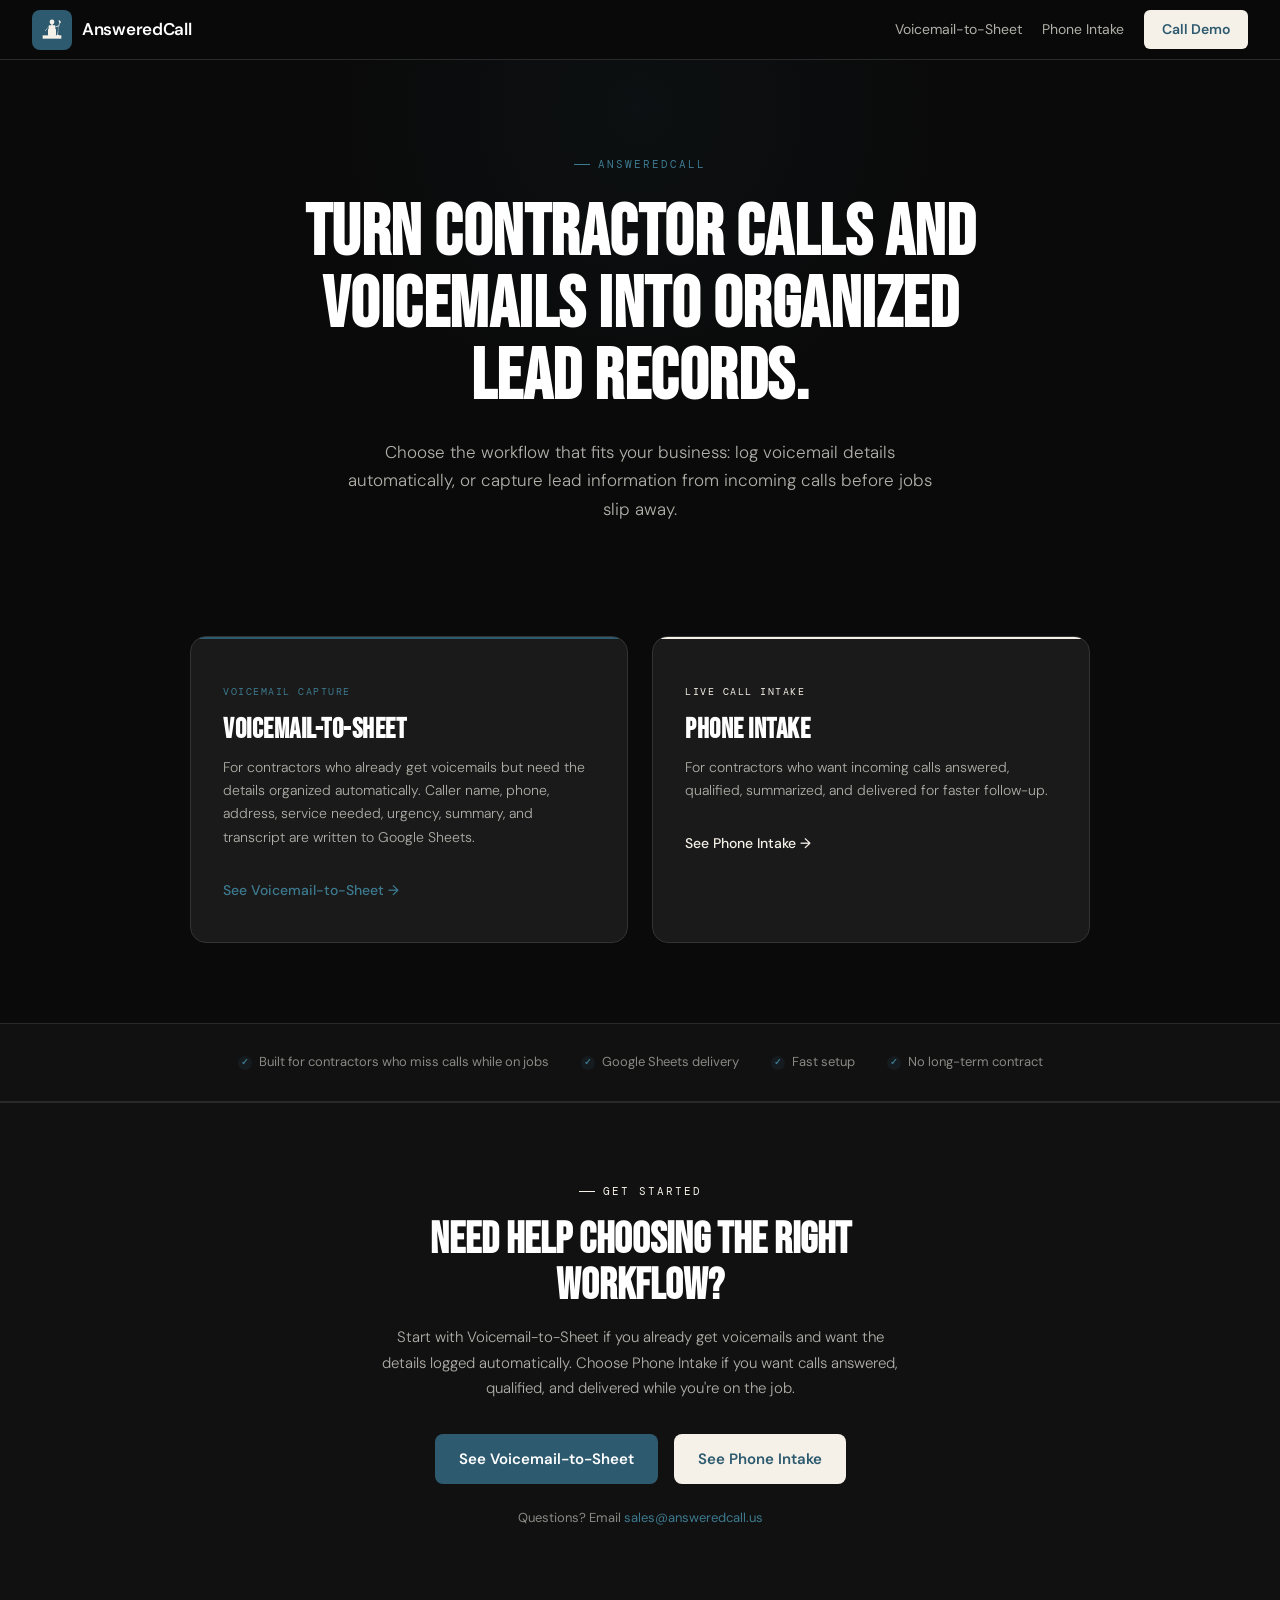
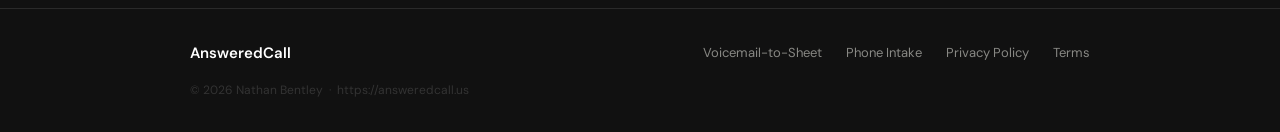
==== index.html @ 08265262 "Redesign: Teal and cream theme with new silhouette logo" ====
<!DOCTYPE html>
<html lang="en">
<head>
<meta charset="UTF-8">
<meta name="viewport" content="width=device-width, initial-scale=1.0">
<meta name="description" content="AnsweredCall captures contractor calls and voicemails as organized lead records. Choose Voicemail-to-Sheet or Phone Intake." />
<meta property="og:type" content="website" />
<meta property="og:title" content="AnsweredCall | Contractor Call and Voicemail Lead Capture" />
<meta property="og:description" content="Turn contractor calls and voicemails into organized lead records. Two products: Voicemail-to-Sheet and Phone Intake." />
<meta property="og:url" content="https://answeredcall.us" />
<meta name="twitter:card" content="summary" />
<meta name="twitter:title" content="AnsweredCall | Contractor Call and Voicemail Lead Capture" />
<meta name="twitter:description" content="Turn contractor calls and voicemails into organized lead records." />
<title>AnsweredCall | Contractor Call and Voicemail Lead Capture</title>
<link rel="preconnect" href="https://fonts.googleapis.com">
<link rel="preconnect" href="https://fonts.gstatic.com" crossorigin>
<link href="https://fonts.googleapis.com/css2?family=Bebas+Neue&family=DM+Sans:wght@300;400;500;600&family=DM+Mono:wght@400;500&display=swap" rel="stylesheet">
<link rel="icon" type="image/png" href="favicon.png" />
<style>
  *, *::before, *::after { box-sizing: border-box; margin: 0; padding: 0; }

  :root {
    --black: #0a0a0a;
    --off-black: #111111;
    --dark: #1a1a1a;
    --border: #2a2a2a;
    --border-light: #333333;
    --teal: #2d5a6f;
    --teal-light: #3d7a8f;
    --cream: #f5f1e8;
    --cream-dark: #e8dcc8;
    --white: #ffffff;
    --muted: #888884;
    --muted-light: #aaa9a4;
    --text: #e8e7e3;
    --text-secondary: #b0afa9;
  }

  html { scroll-behavior: smooth; }
  body { font-family: 'DM Sans', sans-serif; background: var(--black); color: var(--text); line-height: 1.6; -webkit-font-smoothing: antialiased; }

  /* NAV */
  nav {
    position: sticky; top: 0; z-index: 100;
    background: rgba(10,10,10,0.92);
    backdrop-filter: blur(12px);
    border-bottom: 1px solid var(--border);
    padding: 0 2rem; height: 60px;
    display: flex; align-items: center; justify-content: space-between;
  }

  .nav-brand { display: flex; align-items: center; gap: 10px; text-decoration: none; }
  .nav-logo { width: 40px; height: 40px; background: var(--teal); border-radius: 8px; display: flex; align-items: center; justify-content: center; padding: 4px; }
  .nav-logo svg { width: 18px; height: 18px; fill: white; }
  .nav-brand-name { font-weight: 600; font-size: 17px; color: var(--white); letter-spacing: -0.3px; }

  .nav-right { display: flex; align-items: center; gap: 1.25rem; }
  .nav-link { font-size: 14px; color: var(--text-secondary); text-decoration: none; transition: color 0.15s; white-space: nowrap; }
  .nav-link:hover { color: var(--white); }
  .nav-cta { background: var(--cream); color: var(--teal); text-decoration: none; font-size: 14px; font-weight: 600; padding: 8px 18px; border-radius: 6px; transition: background 0.15s; white-space: nowrap; }
  .nav-cta:hover { background: var(--cream-dark); }

  /* HERO */
  .hero { padding: 6rem 2rem 4rem; text-align: center; position: relative; overflow: hidden; }
  .hero::before { content: ''; position: absolute; top: -200px; left: 50%; transform: translateX(-50%); width: 700px; height: 500px; background: radial-gradient(circle, rgba(45,90,111,0.08) 0%, transparent 70%); pointer-events: none; }
  .hero-inner { max-width: 720px; margin: 0 auto; position: relative; }

  .hero-eyebrow { font-family: 'DM Mono', monospace; font-size: 11px; letter-spacing: 2px; text-transform: uppercase; color: var(--teal-light); margin-bottom: 1.5rem; display: flex; align-items: center; justify-content: center; gap: 8px; }
  .hero-eyebrow::before { content: ''; display: inline-block; width: 16px; height: 1px; background: var(--teal-light); }

  h1 { font-family: 'Bebas Neue', sans-serif; font-size: clamp(42px, 6vw, 72px); line-height: 1; letter-spacing: 0.5px; color: var(--white); margin-bottom: 1.5rem; }

  .hero-sub { font-size: 17px; font-weight: 300; color: var(--text-secondary); line-height: 1.7; max-width: 600px; margin: 0 auto 3rem; }

  /* PRODUCTS */
  .products { padding: 0 2rem 5rem; }
  .products-inner { max-width: 900px; margin: 0 auto; display: grid; grid-template-columns: 1fr 1fr; gap: 1.5rem; }

  .product-card { display: block; text-decoration: none; background: var(--dark); border: 1px solid var(--border-light); border-radius: 16px; padding: 2.5rem 2rem; position: relative; overflow: hidden; transition: transform 0.15s, border-color 0.15s; }
  .product-card:hover { transform: translateY(-2px); border-color: #444; }
  .product-card::before { content: ''; position: absolute; top: 0; left: 0; right: 0; height: 2px; background: var(--teal); }
  .product-card-cream::before { background: var(--cream); }

  .card-badge { display: inline-block; font-family: 'DM Mono', monospace; font-size: 10px; letter-spacing: 1.5px; text-transform: uppercase; color: var(--teal-light); margin-bottom: 1rem; }
  .product-card-cream .card-badge { color: var(--cream); }

  .product-card h2 { font-family: 'Bebas Neue', sans-serif; font-size: 28px; color: var(--white); margin-bottom: 0.75rem; line-height: 1; letter-spacing: 0.5px; }
  .product-card p { font-size: 14px; color: var(--text-secondary); line-height: 1.65; font-weight: 300; margin-bottom: 1.75rem; }

  .card-cta { font-size: 14px; font-weight: 500; color: var(--teal-light); }
  .product-card-cream .card-cta { color: var(--cream); }

  /* TRUST STRIP */
  .trust-strip { background: var(--off-black); border-top: 1px solid var(--border); border-bottom: 1px solid var(--border); padding: 1.75rem 2rem; }
  .trust-strip-inner { max-width: 900px; margin: 0 auto; display: flex; flex-wrap: wrap; align-items: center; justify-content: center; gap: 2rem; }
  .trust-item { display: flex; align-items: center; gap: 7px; font-size: 13px; color: var(--muted); }
  .trust-check { width: 14px; height: 14px; background: rgba(45,90,111,0.15); border-radius: 50%; display: flex; align-items: center; justify-content: center; flex-shrink: 0; }
  .trust-check::after { content: '✓'; font-size: 9px; color: var(--teal-light); font-weight: 700; }

  /* DEMO / CONTACT */
  .demo-section { padding: 5rem 2rem; text-align: center; background: var(--off-black); border-top: 1px solid var(--border); }
  .demo-inner { max-width: 520px; margin: 0 auto; }
  .demo-eyebrow { font-family: 'DM Mono', monospace; font-size: 11px; letter-spacing: 2px; text-transform: uppercase; color: var(--cream); margin-bottom: 1rem; display: flex; align-items: center; justify-content: center; gap: 8px; }
  .demo-eyebrow::before { content: ''; display: inline-block; width: 16px; height: 1px; background: var(--cream); }
  .demo-headline { font-family: 'Bebas Neue', sans-serif; font-size: clamp(28px, 4vw, 44px); color: var(--white); line-height: 1.05; margin-bottom: 1rem; }
  .demo-copy { font-size: 15px; color: var(--text-secondary); line-height: 1.7; font-weight: 300; margin-bottom: 2rem; }
  .choose-buttons { display: flex; gap: 1rem; justify-content: center; flex-wrap: wrap; margin-bottom: 1.5rem; }
  .btn-choose { display: inline-block; text-decoration: none; font-size: 15px; font-weight: 600; padding: 13px 24px; border-radius: 8px; transition: all 0.15s; }
  .btn-choose-teal { background: var(--teal); color: white; }
  .btn-choose-teal:hover { background: var(--teal-light); transform: translateY(-1px); }
  .btn-choose-cream { background: var(--cream); color: var(--teal); }
  .btn-choose-cream:hover { background: var(--cream-dark); transform: translateY(-1px); }
  .contact-line { font-size: 13px; color: var(--muted); }
  .contact-line a { color: var(--teal-light); text-decoration: none; }
  .contact-line a:hover { text-decoration: underline; }

  /* FOOTER */
  footer { background: var(--off-black); border-top: 1px solid var(--border); padding: 2rem; }
  .footer-inner { max-width: 900px; margin: 0 auto; display: flex; align-items: center; justify-content: space-between; flex-wrap: wrap; gap: 1rem; }
  .footer-brand { font-weight: 600; font-size: 15px; color: var(--white); }
  .footer-links { display: flex; gap: 1.5rem; }
  .footer-links a { font-size: 13px; color: var(--muted); text-decoration: none; transition: color 0.15s; }
  .footer-links a:hover { color: var(--white); }
  .footer-copy { font-size: 12px; color: var(--border-light); width: 100%; }

  /* RESPONSIVE */
  @media (max-width: 640px) {
    nav { padding: 0 1rem; }
    .nav-link { display: none; }
    .hero { padding: 4rem 1rem 3rem; }
    .products { padding: 0 1rem 3rem; }
    .products-inner { grid-template-columns: 1fr; }
    .trust-strip { padding: 1.5rem 1rem; }
    .trust-strip-inner { gap: 1.25rem; justify-content: flex-start; }
    .demo-section { padding: 3.5rem 1rem; }
    .footer-inner { flex-direction: column; align-items: flex-start; }
    .footer-copy { text-align: left; }
  }
</style>
</head>
<body>

<a class="skip-link" href="#main" style="position:absolute;left:-9999px;top:0;background:var(--teal);color:white;padding:8px 16px;z-index:9999;border-radius:0 0 6px 0;font-size:14px;">Skip to content</a>

<nav>
  <a href="/" class="nav-brand">
    <div class="nav-logo">
      <svg viewBox="0 0 200 240" xmlns="http://www.w3.org/2000/svg" style="width: 32px; height: 32px;">
        <!-- Desk -->
        <rect x="30" y="160" width="140" height="25" fill="#f5f1e8"/>
        
        <!-- Chair back -->
        <rect x="70" y="110" width="60" height="55" fill="#f5f1e8" rx="8"/>
        
        <!-- Torso -->
        <rect x="75" y="85" width="50" height="50" fill="#f5f1e8" rx="5"/>
        
        <!-- Neck -->
        <rect x="95" y="75" width="10" height="15" fill="#f5f1e8"/>
        
        <!-- Head -->
        <circle cx="100" cy="60" r="18" fill="#f5f1e8"/>
        
        <!-- Left arm (on desk) -->
        <path d="M 75 95 L 50 130 L 48 125 L 77 92 Z" fill="#f5f1e8"/>
        
        <!-- Right arm (holding phone) -->
        <path d="M 125 95 L 150 85 L 152 92 L 128 100 Z" fill="#f5f1e8"/>
        
        <!-- Right forearm (more angled for phone to ear) -->
        <path d="M 150 85 L 155 65 L 158 70 L 152 92 Z" fill="#f5f1e8"/>
        
        <!-- Phone handset at ear -->
        <ellipse cx="158" cy="58" rx="6" ry="12" fill="#f5f1e8" transform="rotate(-30 158 58)"/>
        
        <!-- Desk phone base -->
        <rect x="135" y="155" width="18" height="20" fill="#f5f1e8" rx="2"/>
        
        <!-- Desk phone receiver -->
        <path d="M 140 155 Q 140 140 145 135" stroke="#f5f1e8" stroke-width="4" fill="none" stroke-linecap="round"/>
        
        <!-- Phone cord from desk to hand -->
        <path d="M 144 135 Q 148 100 155 70" stroke="#f5f1e8" stroke-width="2.5" fill="none" stroke-linecap="round"/>
      </svg>
    </div>
    <span class="nav-brand-name">AnsweredCall</span>
  </a>
  <div class="nav-right">
    <a href="/voicemail-to-sheet/" class="nav-link">Voicemail-to-Sheet</a>
    <a href="/phone-intake/" class="nav-link">Phone Intake</a>
    <a href="/phone-intake/" class="nav-cta">Call Demo</a>
  </div>
</nav>

<main id="main">

<!-- HERO -->
<section class="hero">
  <div class="hero-inner">
    <p class="hero-eyebrow">AnsweredCall</p>
    <h1>Turn contractor calls and voicemails into organized lead records.</h1>
    <p class="hero-sub">Choose the workflow that fits your business: log voicemail details automatically, or capture lead information from incoming calls before jobs slip away.</p>
  </div>
</section>

<!-- PRODUCTS -->
<div class="products">
  <div class="products-inner">
    <a href="/voicemail-to-sheet/" class="product-card">
      <span class="card-badge">Voicemail capture</span>
      <h2>Voicemail-to-Sheet</h2>
      <p>For contractors who already get voicemails but need the details organized automatically. Caller name, phone, address, service needed, urgency, summary, and transcript are written to Google Sheets.</p>
      <span class="card-cta">See Voicemail-to-Sheet →</span>
    </a>
    <a href="/phone-intake/" class="product-card product-card-cream">
      <span class="card-badge">Live call intake</span>
      <h2>Phone Intake</h2>
      <p>For contractors who want incoming calls answered, qualified, summarized, and delivered for faster follow-up.</p>
      <span class="card-cta">See Phone Intake →</span>
    </a>
  </div>
</div>

<!-- TRUST STRIP -->
<div class="trust-strip">
  <div class="trust-strip-inner">
    <div class="trust-item"><div class="trust-check"></div> Built for contractors who miss calls while on jobs</div>
    <div class="trust-item"><div class="trust-check"></div> Google Sheets delivery</div>
    <div class="trust-item"><div class="trust-check"></div> Fast setup</div>
    <div class="trust-item"><div class="trust-check"></div> No long-term contract</div>
  </div>
</div>

<!-- CHOOSE SECTION -->
<section class="demo-section" id="choose">
  <div class="demo-inner">
    <p class="demo-eyebrow">Get started</p>
    <h2 class="demo-headline">Need help choosing the right workflow?</h2>
    <p class="demo-copy">Start with Voicemail-to-Sheet if you already get voicemails and want the details logged automatically. Choose Phone Intake if you want calls answered, qualified, and delivered while you're on the job.</p>
    <div class="choose-buttons">
      <a href="/voicemail-to-sheet/" class="btn-choose btn-choose-teal">See Voicemail-to-Sheet</a>
      <a href="/phone-intake/" class="btn-choose btn-choose-cream">See Phone Intake</a>
    </div>
    <p class="contact-line">Questions? Email <a href="mailto:sales@answeredcall.us">sales@answeredcall.us</a></p>
  </div>
</section>

</main>

<!-- FOOTER -->
<footer>
  <div class="footer-inner">
    <span class="footer-brand">AnsweredCall</span>
    <div class="footer-links">
      <a href="/voicemail-to-sheet/">Voicemail-to-Sheet</a>
      <a href="/phone-intake/">Phone Intake</a>
      <a href="/privacy-policy/">Privacy Policy</a>
      <a href="/terms/">Terms</a>
    </div>
    <span class="footer-copy">© 2026 Nathan Bentley &nbsp;·&nbsp; https://answeredcall.us</span>
  </div>
</footer>

<script src="script.js"></script>
</body>
</html>
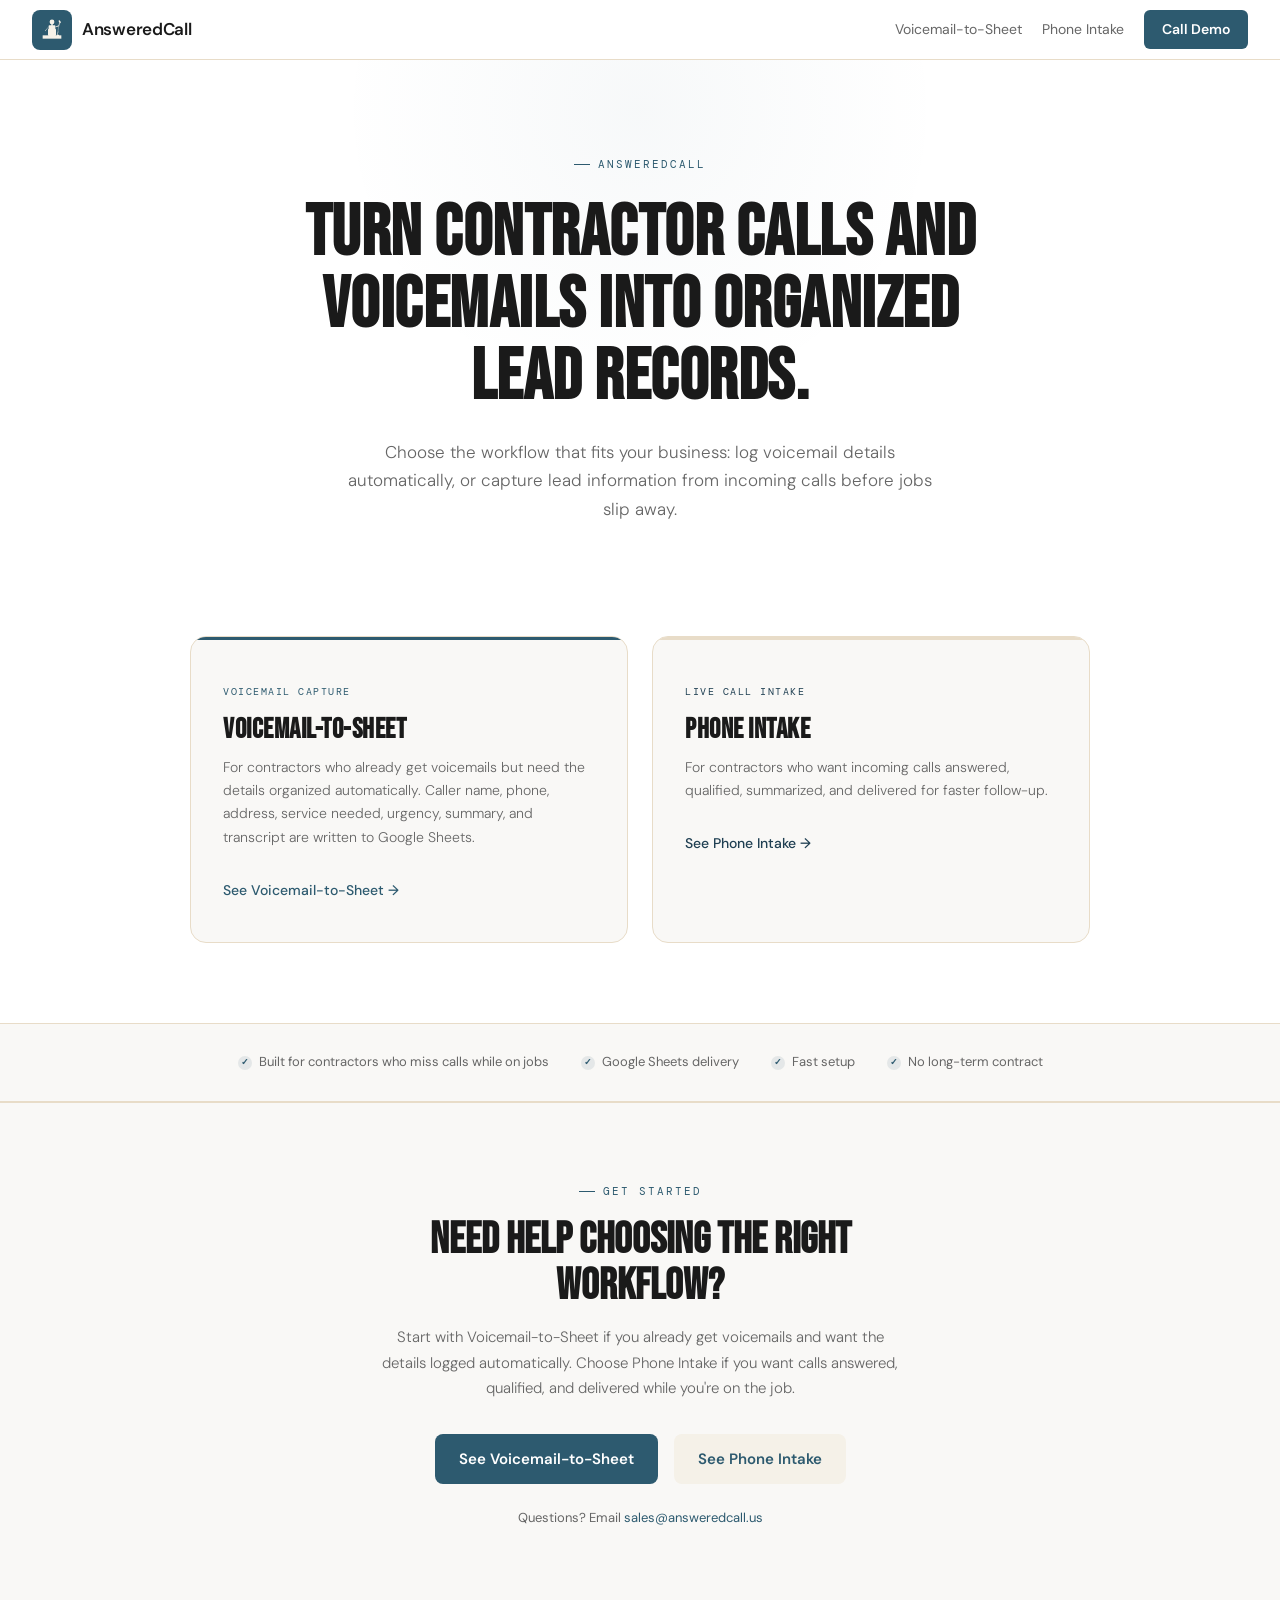
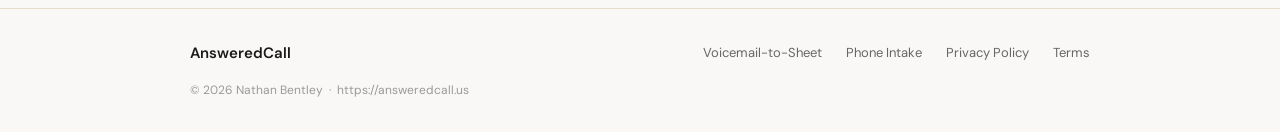
==== commit 0d58f17d: "Redesign: Teal and cream theme with new silhouette logo" ====
--- a/index.html
+++ b/index.html
@@ -20,29 +20,29 @@
   *, *::before, *::after { box-sizing: border-box; margin: 0; padding: 0; }
 
   :root {
-    --black: #0a0a0a;
-    --off-black: #111111;
-    --dark: #1a1a1a;
-    --border: #2a2a2a;
-    --border-light: #333333;
+    --white: #ffffff;
+    --off-white: #f9f8f6;
+    --light: #f5f1e8;
+    --border: #e8dcc8;
+    --border-dark: #d4c4b0;
     --teal: #2d5a6f;
     --teal-light: #3d7a8f;
+    --teal-dark: #1f3f52;
     --cream: #f5f1e8;
     --cream-dark: #e8dcc8;
-    --white: #ffffff;
-    --muted: #888884;
-    --muted-light: #aaa9a4;
-    --text: #e8e7e3;
-    --text-secondary: #b0afa9;
+    --black: #0a0a0a;
+    --text-dark: #1a1a1a;
+    --text-secondary: #666666;
+    --text-muted: #999999;
   }
 
   html { scroll-behavior: smooth; }
-  body { font-family: 'DM Sans', sans-serif; background: var(--black); color: var(--text); line-height: 1.6; -webkit-font-smoothing: antialiased; }
+  body { font-family: 'DM Sans', sans-serif; background: var(--white); color: var(--text-dark); line-height: 1.6; -webkit-font-smoothing: antialiased; }
 
   /* NAV */
   nav {
     position: sticky; top: 0; z-index: 100;
-    background: rgba(10,10,10,0.92);
+    background: rgba(255,255,255,0.95);
     backdrop-filter: blur(12px);
     border-bottom: 1px solid var(--border);
     padding: 0 2rem; height: 60px;
@@ -52,76 +52,76 @@
   .nav-brand { display: flex; align-items: center; gap: 10px; text-decoration: none; }
   .nav-logo { width: 40px; height: 40px; background: var(--teal); border-radius: 8px; display: flex; align-items: center; justify-content: center; padding: 4px; }
   .nav-logo svg { width: 18px; height: 18px; fill: white; }
-  .nav-brand-name { font-weight: 600; font-size: 17px; color: var(--white); letter-spacing: -0.3px; }
+  .nav-brand-name { font-weight: 600; font-size: 17px; color: var(--text-dark); letter-spacing: -0.3px; }
 
   .nav-right { display: flex; align-items: center; gap: 1.25rem; }
   .nav-link { font-size: 14px; color: var(--text-secondary); text-decoration: none; transition: color 0.15s; white-space: nowrap; }
-  .nav-link:hover { color: var(--white); }
-  .nav-cta { background: var(--cream); color: var(--teal); text-decoration: none; font-size: 14px; font-weight: 600; padding: 8px 18px; border-radius: 6px; transition: background 0.15s; white-space: nowrap; }
-  .nav-cta:hover { background: var(--cream-dark); }
+  .nav-link:hover { color: var(--teal); }
+  .nav-cta { background: var(--teal); color: white; text-decoration: none; font-size: 14px; font-weight: 600; padding: 8px 18px; border-radius: 6px; transition: background 0.15s; white-space: nowrap; }
+  .nav-cta:hover { background: var(--teal-dark); }
 
   /* HERO */
-  .hero { padding: 6rem 2rem 4rem; text-align: center; position: relative; overflow: hidden; }
-  .hero::before { content: ''; position: absolute; top: -200px; left: 50%; transform: translateX(-50%); width: 700px; height: 500px; background: radial-gradient(circle, rgba(45,90,111,0.08) 0%, transparent 70%); pointer-events: none; }
+  .hero { padding: 6rem 2rem 4rem; text-align: center; position: relative; overflow: hidden; background: var(--white); }
+  .hero::before { content: ''; position: absolute; top: -200px; left: 50%; transform: translateX(-50%); width: 700px; height: 500px; background: radial-gradient(circle, rgba(45,90,111,0.04) 0%, transparent 70%); pointer-events: none; }
   .hero-inner { max-width: 720px; margin: 0 auto; position: relative; }
 
-  .hero-eyebrow { font-family: 'DM Mono', monospace; font-size: 11px; letter-spacing: 2px; text-transform: uppercase; color: var(--teal-light); margin-bottom: 1.5rem; display: flex; align-items: center; justify-content: center; gap: 8px; }
-  .hero-eyebrow::before { content: ''; display: inline-block; width: 16px; height: 1px; background: var(--teal-light); }
-
-  h1 { font-family: 'Bebas Neue', sans-serif; font-size: clamp(42px, 6vw, 72px); line-height: 1; letter-spacing: 0.5px; color: var(--white); margin-bottom: 1.5rem; }
+  .hero-eyebrow { font-family: 'DM Mono', monospace; font-size: 11px; letter-spacing: 2px; text-transform: uppercase; color: var(--teal); margin-bottom: 1.5rem; display: flex; align-items: center; justify-content: center; gap: 8px; }
+  .hero-eyebrow::before { content: ''; display: inline-block; width: 16px; height: 1px; background: var(--teal); }
+
+  h1 { font-family: 'Bebas Neue', sans-serif; font-size: clamp(42px, 6vw, 72px); line-height: 1; letter-spacing: 0.5px; color: var(--text-dark); margin-bottom: 1.5rem; }
 
   .hero-sub { font-size: 17px; font-weight: 300; color: var(--text-secondary); line-height: 1.7; max-width: 600px; margin: 0 auto 3rem; }
 
   /* PRODUCTS */
-  .products { padding: 0 2rem 5rem; }
+  .products { padding: 0 2rem 5rem; background: var(--white); }
   .products-inner { max-width: 900px; margin: 0 auto; display: grid; grid-template-columns: 1fr 1fr; gap: 1.5rem; }
 
-  .product-card { display: block; text-decoration: none; background: var(--dark); border: 1px solid var(--border-light); border-radius: 16px; padding: 2.5rem 2rem; position: relative; overflow: hidden; transition: transform 0.15s, border-color 0.15s; }
-  .product-card:hover { transform: translateY(-2px); border-color: #444; }
-  .product-card::before { content: ''; position: absolute; top: 0; left: 0; right: 0; height: 2px; background: var(--teal); }
-  .product-card-cream::before { background: var(--cream); }
-
-  .card-badge { display: inline-block; font-family: 'DM Mono', monospace; font-size: 10px; letter-spacing: 1.5px; text-transform: uppercase; color: var(--teal-light); margin-bottom: 1rem; }
-  .product-card-cream .card-badge { color: var(--cream); }
-
-  .product-card h2 { font-family: 'Bebas Neue', sans-serif; font-size: 28px; color: var(--white); margin-bottom: 0.75rem; line-height: 1; letter-spacing: 0.5px; }
+  .product-card { display: block; text-decoration: none; background: var(--off-white); border: 1px solid var(--border); border-radius: 16px; padding: 2.5rem 2rem; position: relative; overflow: hidden; transition: transform 0.15s, border-color 0.15s, box-shadow 0.15s; }
+  .product-card:hover { transform: translateY(-2px); border-color: var(--teal); box-shadow: 0 8px 24px rgba(45, 90, 111, 0.08); }
+  .product-card::before { content: ''; position: absolute; top: 0; left: 0; right: 0; height: 3px; background: var(--teal); }
+  .product-card-cream::before { background: var(--cream-dark); }
+
+  .card-badge { display: inline-block; font-family: 'DM Mono', monospace; font-size: 10px; letter-spacing: 1.5px; text-transform: uppercase; color: var(--teal); margin-bottom: 1rem; }
+  .product-card-cream .card-badge { color: var(--teal-dark); }
+
+  .product-card h2 { font-family: 'Bebas Neue', sans-serif; font-size: 28px; color: var(--text-dark); margin-bottom: 0.75rem; line-height: 1; letter-spacing: 0.5px; }
   .product-card p { font-size: 14px; color: var(--text-secondary); line-height: 1.65; font-weight: 300; margin-bottom: 1.75rem; }
 
-  .card-cta { font-size: 14px; font-weight: 500; color: var(--teal-light); }
-  .product-card-cream .card-cta { color: var(--cream); }
+  .card-cta { font-size: 14px; font-weight: 500; color: var(--teal); }
+  .product-card-cream .card-cta { color: var(--teal-dark); }
 
   /* TRUST STRIP */
-  .trust-strip { background: var(--off-black); border-top: 1px solid var(--border); border-bottom: 1px solid var(--border); padding: 1.75rem 2rem; }
+  .trust-strip { background: var(--off-white); border-top: 1px solid var(--border); border-bottom: 1px solid var(--border); padding: 1.75rem 2rem; }
   .trust-strip-inner { max-width: 900px; margin: 0 auto; display: flex; flex-wrap: wrap; align-items: center; justify-content: center; gap: 2rem; }
-  .trust-item { display: flex; align-items: center; gap: 7px; font-size: 13px; color: var(--muted); }
-  .trust-check { width: 14px; height: 14px; background: rgba(45,90,111,0.15); border-radius: 50%; display: flex; align-items: center; justify-content: center; flex-shrink: 0; }
-  .trust-check::after { content: '✓'; font-size: 9px; color: var(--teal-light); font-weight: 700; }
+  .trust-item { display: flex; align-items: center; gap: 7px; font-size: 13px; color: var(--text-secondary); }
+  .trust-check { width: 14px; height: 14px; background: rgba(45,90,111,0.1); border-radius: 50%; display: flex; align-items: center; justify-content: center; flex-shrink: 0; }
+  .trust-check::after { content: '✓'; font-size: 9px; color: var(--teal); font-weight: 700; }
 
   /* DEMO / CONTACT */
-  .demo-section { padding: 5rem 2rem; text-align: center; background: var(--off-black); border-top: 1px solid var(--border); }
+  .demo-section { padding: 5rem 2rem; text-align: center; background: var(--off-white); border-top: 1px solid var(--border); }
   .demo-inner { max-width: 520px; margin: 0 auto; }
-  .demo-eyebrow { font-family: 'DM Mono', monospace; font-size: 11px; letter-spacing: 2px; text-transform: uppercase; color: var(--cream); margin-bottom: 1rem; display: flex; align-items: center; justify-content: center; gap: 8px; }
-  .demo-eyebrow::before { content: ''; display: inline-block; width: 16px; height: 1px; background: var(--cream); }
-  .demo-headline { font-family: 'Bebas Neue', sans-serif; font-size: clamp(28px, 4vw, 44px); color: var(--white); line-height: 1.05; margin-bottom: 1rem; }
+  .demo-eyebrow { font-family: 'DM Mono', monospace; font-size: 11px; letter-spacing: 2px; text-transform: uppercase; color: var(--teal); margin-bottom: 1rem; display: flex; align-items: center; justify-content: center; gap: 8px; }
+  .demo-eyebrow::before { content: ''; display: inline-block; width: 16px; height: 1px; background: var(--teal); }
+  .demo-headline { font-family: 'Bebas Neue', sans-serif; font-size: clamp(28px, 4vw, 44px); color: var(--text-dark); line-height: 1.05; margin-bottom: 1rem; }
   .demo-copy { font-size: 15px; color: var(--text-secondary); line-height: 1.7; font-weight: 300; margin-bottom: 2rem; }
   .choose-buttons { display: flex; gap: 1rem; justify-content: center; flex-wrap: wrap; margin-bottom: 1.5rem; }
   .btn-choose { display: inline-block; text-decoration: none; font-size: 15px; font-weight: 600; padding: 13px 24px; border-radius: 8px; transition: all 0.15s; }
   .btn-choose-teal { background: var(--teal); color: white; }
-  .btn-choose-teal:hover { background: var(--teal-light); transform: translateY(-1px); }
+  .btn-choose-teal:hover { background: var(--teal-dark); transform: translateY(-1px); }
   .btn-choose-cream { background: var(--cream); color: var(--teal); }
   .btn-choose-cream:hover { background: var(--cream-dark); transform: translateY(-1px); }
-  .contact-line { font-size: 13px; color: var(--muted); }
-  .contact-line a { color: var(--teal-light); text-decoration: none; }
+  .contact-line { font-size: 13px; color: var(--text-secondary); }
+  .contact-line a { color: var(--teal); text-decoration: none; }
   .contact-line a:hover { text-decoration: underline; }
 
   /* FOOTER */
-  footer { background: var(--off-black); border-top: 1px solid var(--border); padding: 2rem; }
+  footer { background: var(--off-white); border-top: 1px solid var(--border); padding: 2rem; }
   .footer-inner { max-width: 900px; margin: 0 auto; display: flex; align-items: center; justify-content: space-between; flex-wrap: wrap; gap: 1rem; }
-  .footer-brand { font-weight: 600; font-size: 15px; color: var(--white); }
+  .footer-brand { font-weight: 600; font-size: 15px; color: var(--text-dark); }
   .footer-links { display: flex; gap: 1.5rem; }
-  .footer-links a { font-size: 13px; color: var(--muted); text-decoration: none; transition: color 0.15s; }
-  .footer-links a:hover { color: var(--white); }
-  .footer-copy { font-size: 12px; color: var(--border-light); width: 100%; }
+  .footer-links a { font-size: 13px; color: var(--text-secondary); text-decoration: none; transition: color 0.15s; }
+  .footer-links a:hover { color: var(--teal); }
+  .footer-copy { font-size: 12px; color: var(--text-muted); width: 100%; }
 
   /* RESPONSIVE */
   @media (max-width: 640px) {
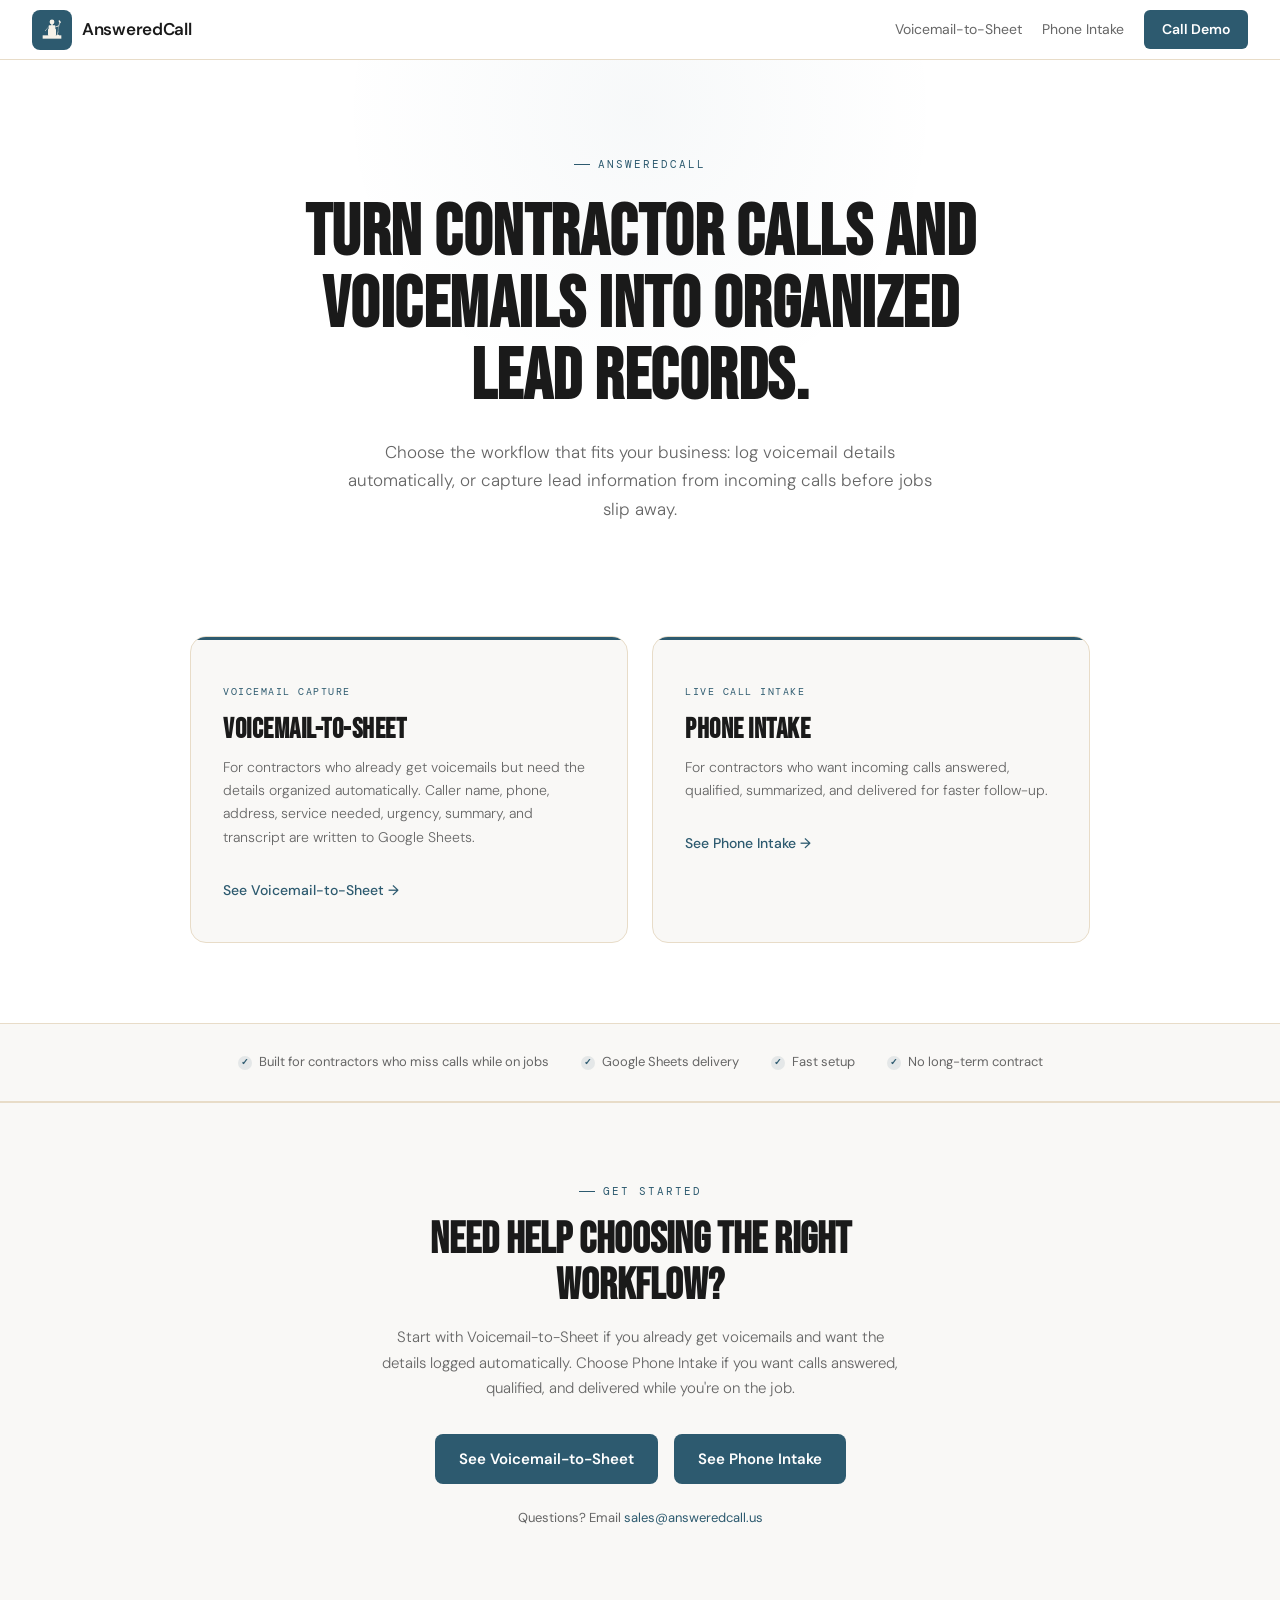
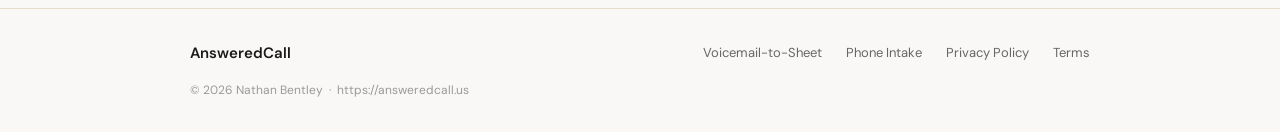
==== commit b01a5d0b: "Update AnsweredCall site to light teal theme" ====
--- a/index.html
+++ b/index.html
@@ -79,16 +79,16 @@
   .product-card { display: block; text-decoration: none; background: var(--off-white); border: 1px solid var(--border); border-radius: 16px; padding: 2.5rem 2rem; position: relative; overflow: hidden; transition: transform 0.15s, border-color 0.15s, box-shadow 0.15s; }
   .product-card:hover { transform: translateY(-2px); border-color: var(--teal); box-shadow: 0 8px 24px rgba(45, 90, 111, 0.08); }
   .product-card::before { content: ''; position: absolute; top: 0; left: 0; right: 0; height: 3px; background: var(--teal); }
-  .product-card-cream::before { background: var(--cream-dark); }
+  .product-card-cream::before { background: var(--teal); }
 
   .card-badge { display: inline-block; font-family: 'DM Mono', monospace; font-size: 10px; letter-spacing: 1.5px; text-transform: uppercase; color: var(--teal); margin-bottom: 1rem; }
-  .product-card-cream .card-badge { color: var(--teal-dark); }
+  .product-card-cream .card-badge { color: var(--teal); }
 
   .product-card h2 { font-family: 'Bebas Neue', sans-serif; font-size: 28px; color: var(--text-dark); margin-bottom: 0.75rem; line-height: 1; letter-spacing: 0.5px; }
   .product-card p { font-size: 14px; color: var(--text-secondary); line-height: 1.65; font-weight: 300; margin-bottom: 1.75rem; }
 
   .card-cta { font-size: 14px; font-weight: 500; color: var(--teal); }
-  .product-card-cream .card-cta { color: var(--teal-dark); }
+  .product-card-cream .card-cta { color: var(--teal); }
 
   /* TRUST STRIP */
   .trust-strip { background: var(--off-white); border-top: 1px solid var(--border); border-bottom: 1px solid var(--border); padding: 1.75rem 2rem; }
@@ -108,8 +108,8 @@
   .btn-choose { display: inline-block; text-decoration: none; font-size: 15px; font-weight: 600; padding: 13px 24px; border-radius: 8px; transition: all 0.15s; }
   .btn-choose-teal { background: var(--teal); color: white; }
   .btn-choose-teal:hover { background: var(--teal-dark); transform: translateY(-1px); }
-  .btn-choose-cream { background: var(--cream); color: var(--teal); }
-  .btn-choose-cream:hover { background: var(--cream-dark); transform: translateY(-1px); }
+  .btn-choose-cream { background: var(--teal); color: white; }
+  .btn-choose-cream:hover { background: var(--teal-dark); transform: translateY(-1px); }
   .contact-line { font-size: 13px; color: var(--text-secondary); }
   .contact-line a { color: var(--teal); text-decoration: none; }
   .contact-line a:hover { text-decoration: underline; }
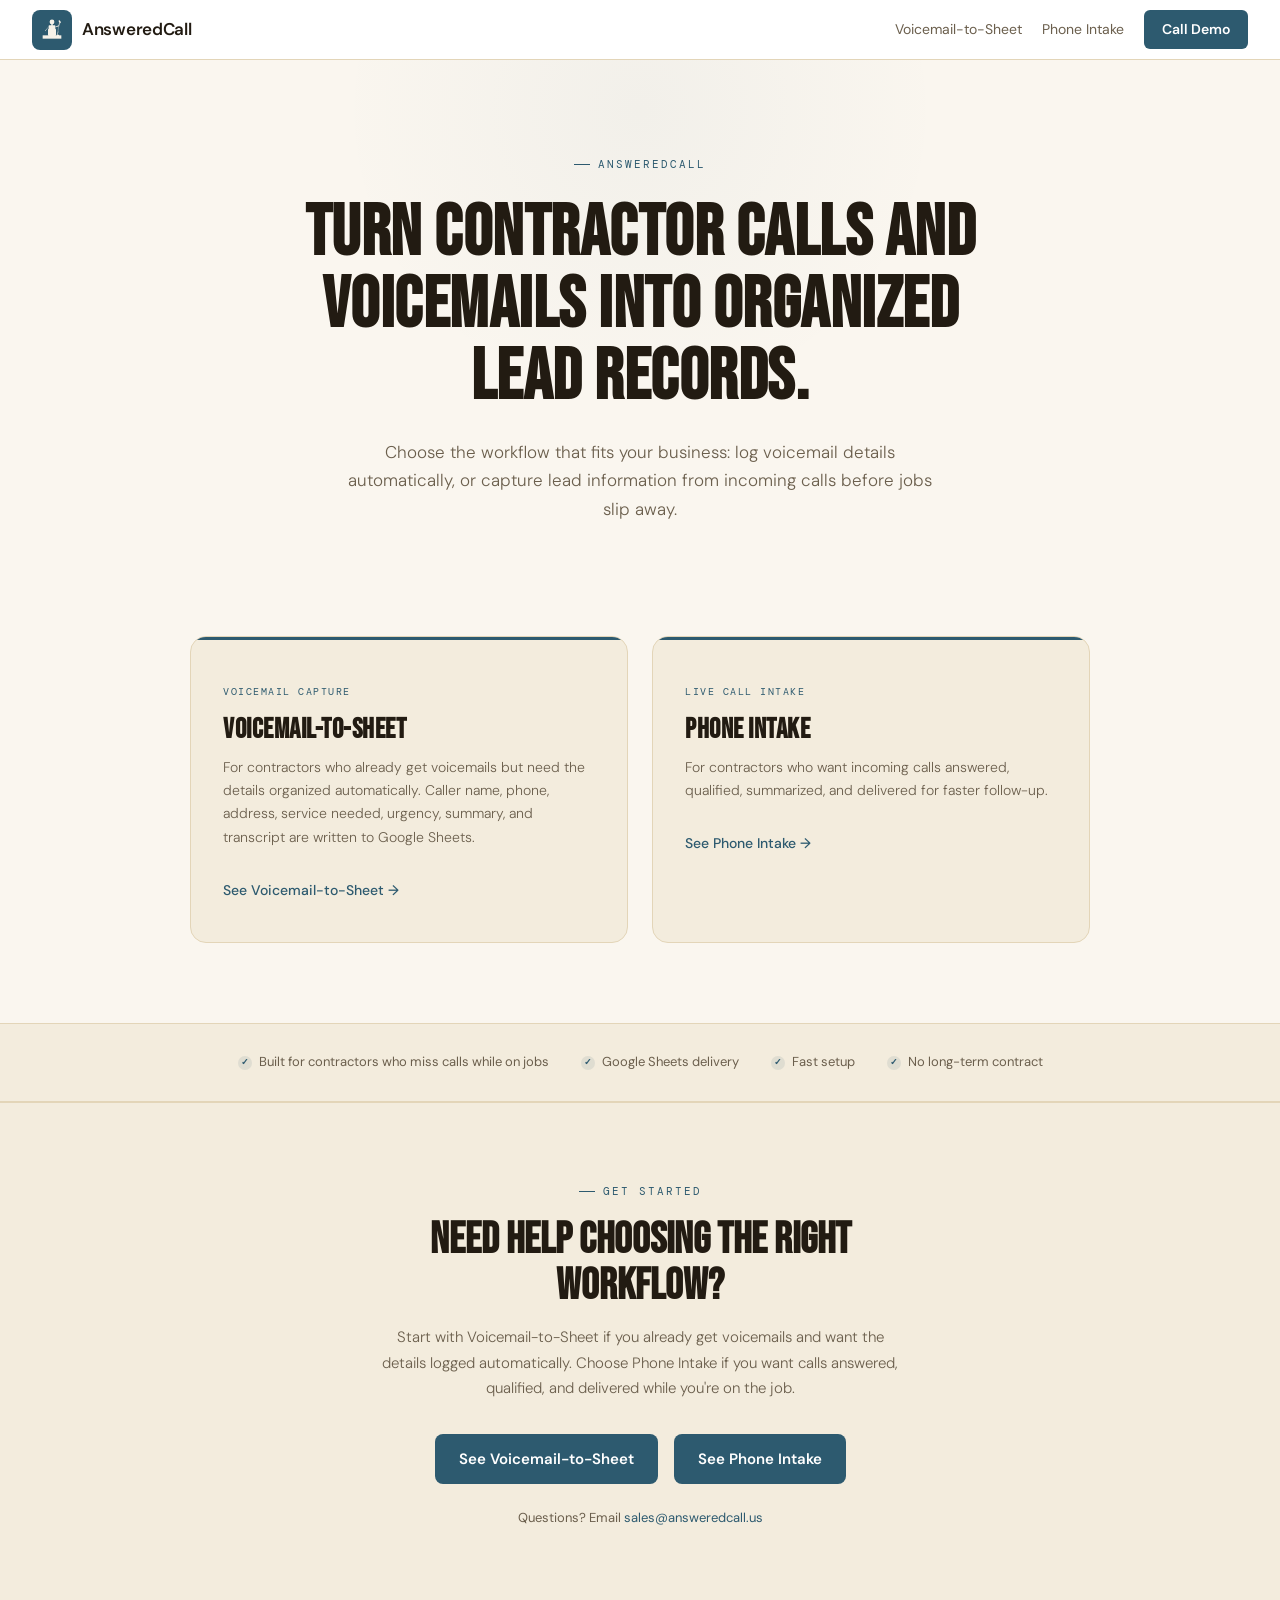
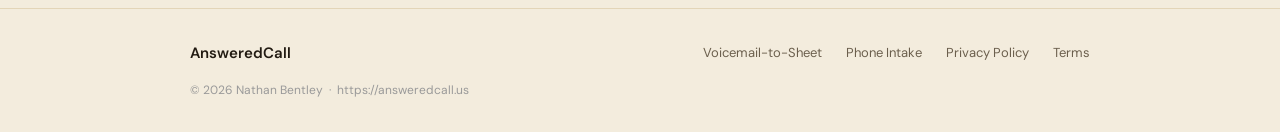
==== commit ce0014a2: "Warm paper palette: cream backgrounds, warm text tones" ====
--- a/index.html
+++ b/index.html
@@ -20,19 +20,19 @@
   *, *::before, *::after { box-sizing: border-box; margin: 0; padding: 0; }
 
   :root {
-    --white: #ffffff;
-    --off-white: #f9f8f6;
+    --white: #faf6ef;
+    --off-white: #f3ecdd;
     --light: #f5f1e8;
-    --border: #e8dcc8;
+    --border: #e3d5b8;
     --border-dark: #d4c4b0;
     --teal: #2d5a6f;
     --teal-light: #3d7a8f;
     --teal-dark: #1f3f52;
     --cream: #f5f1e8;
-    --cream-dark: #e8dcc8;
+    --cream-dark: #e3d5b8;
     --black: #0a0a0a;
-    --text-dark: #1a1a1a;
-    --text-secondary: #666666;
+    --text-dark: #221b12;
+    --text-secondary: #6b5f4d;
     --text-muted: #999999;
   }
 
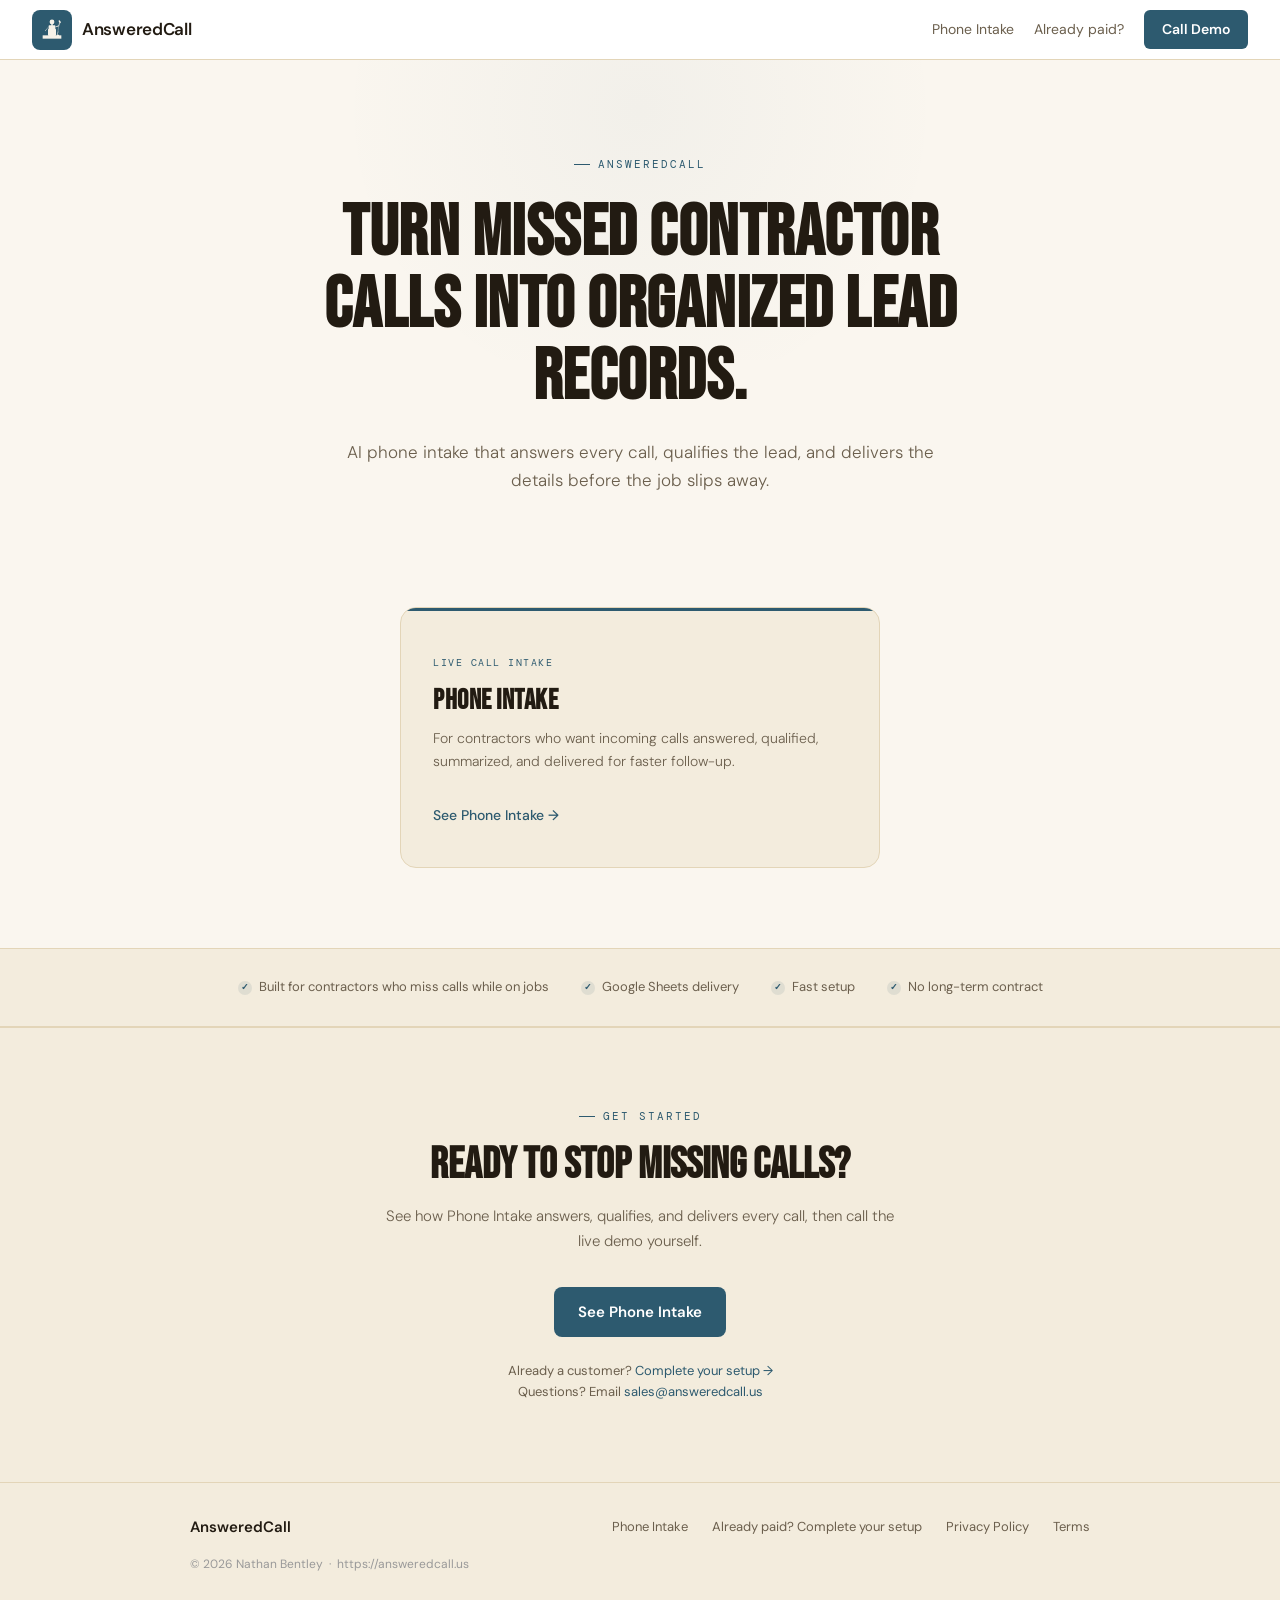
==== commit 6215517b: "Revise SEO meta tags and update service descriptions Updated meta tags and content for improved SEO " ====
--- a/index.html
+++ b/index.html
@@ -3,15 +3,15 @@
 <head>
 <meta charset="UTF-8">
 <meta name="viewport" content="width=device-width, initial-scale=1.0">
-<meta name="description" content="AnsweredCall captures contractor calls and voicemails as organized lead records. Choose Voicemail-to-Sheet or Phone Intake." />
+<meta name="description" content="AnsweredCall answers every contractor call, qualifies every lead, and delivers the full intake instantly." />
 <meta property="og:type" content="website" />
-<meta property="og:title" content="AnsweredCall | Contractor Call and Voicemail Lead Capture" />
-<meta property="og:description" content="Turn contractor calls and voicemails into organized lead records. Two products: Voicemail-to-Sheet and Phone Intake." />
+<meta property="og:title" content="AnsweredCall | Contractor Call Lead Capture" />
+<meta property="og:description" content="Every call answered. Every lead captured. Built for contractors who can't afford a missed call." />
 <meta property="og:url" content="https://answeredcall.us" />
 <meta name="twitter:card" content="summary" />
-<meta name="twitter:title" content="AnsweredCall | Contractor Call and Voicemail Lead Capture" />
-<meta name="twitter:description" content="Turn contractor calls and voicemails into organized lead records." />
-<title>AnsweredCall | Contractor Call and Voicemail Lead Capture</title>
+<meta name="twitter:title" content="AnsweredCall | Contractor Call Lead Capture" />
+<meta name="twitter:description" content="Every call answered. Every lead captured. Built for contractors who can't afford a missed call." />
+<title>AnsweredCall | Contractor Call Lead Capture</title>
 <link rel="preconnect" href="https://fonts.googleapis.com">
 <link rel="preconnect" href="https://fonts.gstatic.com" crossorigin>
 <link href="https://fonts.googleapis.com/css2?family=Bebas+Neue&family=DM+Sans:wght@300;400;500;600&family=DM+Mono:wght@400;500&display=swap" rel="stylesheet">
@@ -74,7 +74,7 @@
 
   /* PRODUCTS */
   .products { padding: 0 2rem 5rem; background: var(--white); }
-  .products-inner { max-width: 900px; margin: 0 auto; display: grid; grid-template-columns: 1fr 1fr; gap: 1.5rem; }
+  .products-inner { max-width: 480px; margin: 0 auto; display: grid; grid-template-columns: 1fr; gap: 1.5rem; }
 
   .product-card { display: block; text-decoration: none; background: var(--off-white); border: 1px solid var(--border); border-radius: 16px; padding: 2.5rem 2rem; position: relative; overflow: hidden; transition: transform 0.15s, border-color 0.15s, box-shadow 0.15s; }
   .product-card:hover { transform: translateY(-2px); border-color: var(--teal); box-shadow: 0 8px 24px rgba(45, 90, 111, 0.08); }
@@ -186,8 +186,8 @@
     <span class="nav-brand-name">AnsweredCall</span>
   </a>
   <div class="nav-right">
-    <a href="/voicemail-to-sheet/" class="nav-link">Voicemail-to-Sheet</a>
     <a href="/phone-intake/" class="nav-link">Phone Intake</a>
+    <a href="/onboarding/" class="nav-link">Already paid?</a>
     <a href="/phone-intake/" class="nav-cta">Call Demo</a>
   </div>
 </nav>
@@ -198,20 +198,14 @@
 <section class="hero">
   <div class="hero-inner">
     <p class="hero-eyebrow">AnsweredCall</p>
-    <h1>Turn contractor calls and voicemails into organized lead records.</h1>
-    <p class="hero-sub">Choose the workflow that fits your business: log voicemail details automatically, or capture lead information from incoming calls before jobs slip away.</p>
+    <h1>Turn missed contractor calls into organized lead records.</h1>
+    <p class="hero-sub">AI phone intake that answers every call, qualifies the lead, and delivers the details before the job slips away.</p>
   </div>
 </section>
 
 <!-- PRODUCTS -->
 <div class="products">
   <div class="products-inner">
-    <a href="/voicemail-to-sheet/" class="product-card">
-      <span class="card-badge">Voicemail capture</span>
-      <h2>Voicemail-to-Sheet</h2>
-      <p>For contractors who already get voicemails but need the details organized automatically. Caller name, phone, address, service needed, urgency, summary, and transcript are written to Google Sheets.</p>
-      <span class="card-cta">See Voicemail-to-Sheet →</span>
-    </a>
     <a href="/phone-intake/" class="product-card product-card-cream">
       <span class="card-badge">Live call intake</span>
       <h2>Phone Intake</h2>
@@ -235,12 +229,12 @@
 <section class="demo-section" id="choose">
   <div class="demo-inner">
     <p class="demo-eyebrow">Get started</p>
-    <h2 class="demo-headline">Need help choosing the right workflow?</h2>
-    <p class="demo-copy">Start with Voicemail-to-Sheet if you already get voicemails and want the details logged automatically. Choose Phone Intake if you want calls answered, qualified, and delivered while you're on the job.</p>
+    <h2 class="demo-headline">Ready to stop missing calls?</h2>
+    <p class="demo-copy">See how Phone Intake answers, qualifies, and delivers every call, then call the live demo yourself.</p>
     <div class="choose-buttons">
-      <a href="/voicemail-to-sheet/" class="btn-choose btn-choose-teal">See Voicemail-to-Sheet</a>
-      <a href="/phone-intake/" class="btn-choose btn-choose-cream">See Phone Intake</a>
+      <a href="/phone-intake/" class="btn-choose btn-choose-teal">See Phone Intake</a>
     </div>
+    <p class="contact-line">Already a customer? <a href="/onboarding/">Complete your setup →</a></p>
     <p class="contact-line">Questions? Email <a href="mailto:sales@answeredcall.us">sales@answeredcall.us</a></p>
   </div>
 </section>
@@ -252,8 +246,8 @@
   <div class="footer-inner">
     <span class="footer-brand">AnsweredCall</span>
     <div class="footer-links">
-      <a href="/voicemail-to-sheet/">Voicemail-to-Sheet</a>
       <a href="/phone-intake/">Phone Intake</a>
+      <a href="/onboarding/">Already paid? Complete your setup</a>
       <a href="/privacy-policy/">Privacy Policy</a>
       <a href="/terms/">Terms</a>
     </div>
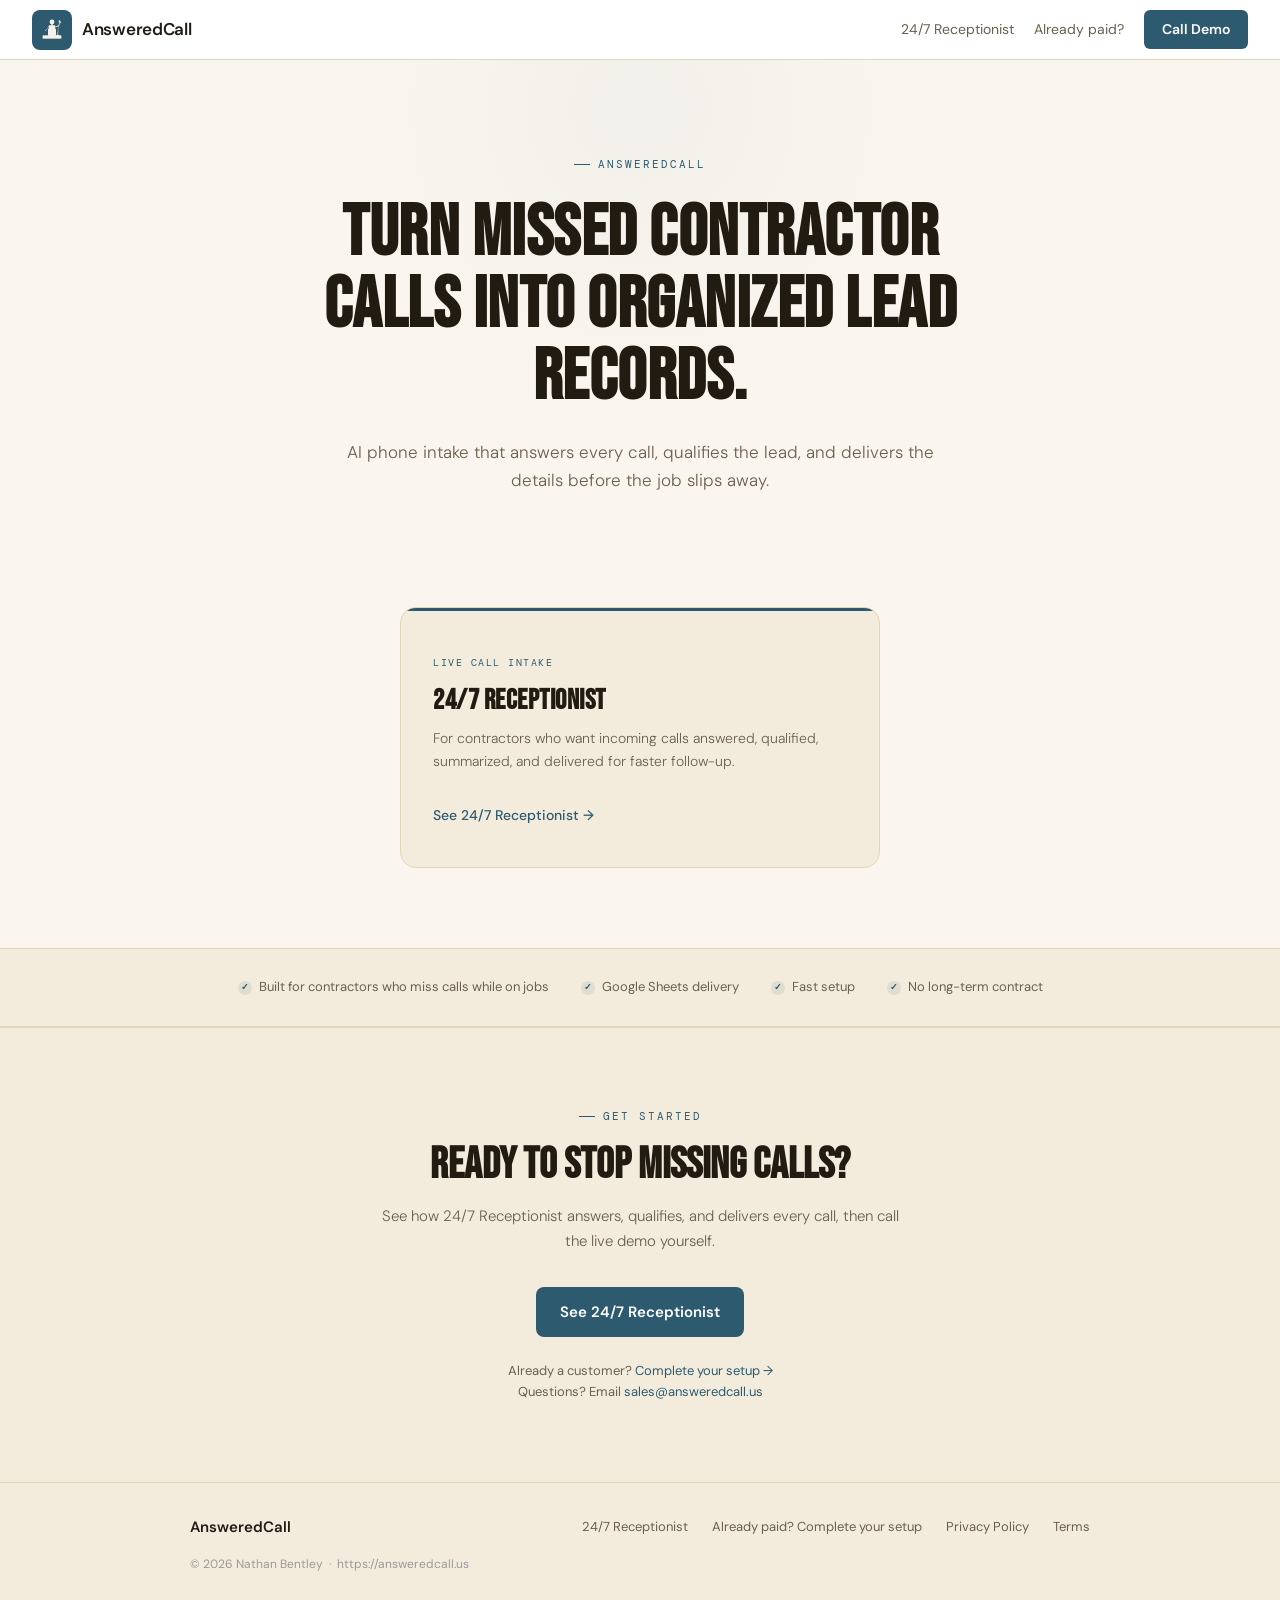
==== commit 89000f5d: "Rename Phone Intake to 24/7 Receptionist, hide Voicemail-to-Sheet from nav" ====
--- a/index.html
+++ b/index.html
@@ -186,7 +186,7 @@
     <span class="nav-brand-name">AnsweredCall</span>
   </a>
   <div class="nav-right">
-    <a href="/phone-intake/" class="nav-link">Phone Intake</a>
+    <a href="/phone-intake/" class="nav-link">24/7 Receptionist</a>
     <a href="/onboarding/" class="nav-link">Already paid?</a>
     <a href="/phone-intake/" class="nav-cta">Call Demo</a>
   </div>
@@ -208,9 +208,9 @@
   <div class="products-inner">
     <a href="/phone-intake/" class="product-card product-card-cream">
       <span class="card-badge">Live call intake</span>
-      <h2>Phone Intake</h2>
+      <h2>24/7 Receptionist</h2>
       <p>For contractors who want incoming calls answered, qualified, summarized, and delivered for faster follow-up.</p>
-      <span class="card-cta">See Phone Intake →</span>
+      <span class="card-cta">See 24/7 Receptionist →</span>
     </a>
   </div>
 </div>
@@ -230,9 +230,9 @@
   <div class="demo-inner">
     <p class="demo-eyebrow">Get started</p>
     <h2 class="demo-headline">Ready to stop missing calls?</h2>
-    <p class="demo-copy">See how Phone Intake answers, qualifies, and delivers every call, then call the live demo yourself.</p>
+    <p class="demo-copy">See how 24/7 Receptionist answers, qualifies, and delivers every call, then call the live demo yourself.</p>
     <div class="choose-buttons">
-      <a href="/phone-intake/" class="btn-choose btn-choose-teal">See Phone Intake</a>
+      <a href="/phone-intake/" class="btn-choose btn-choose-teal">See 24/7 Receptionist</a>
     </div>
     <p class="contact-line">Already a customer? <a href="/onboarding/">Complete your setup →</a></p>
     <p class="contact-line">Questions? Email <a href="mailto:sales@answeredcall.us">sales@answeredcall.us</a></p>
@@ -246,7 +246,7 @@
   <div class="footer-inner">
     <span class="footer-brand">AnsweredCall</span>
     <div class="footer-links">
-      <a href="/phone-intake/">Phone Intake</a>
+      <a href="/phone-intake/">24/7 Receptionist</a>
       <a href="/onboarding/">Already paid? Complete your setup</a>
       <a href="/privacy-policy/">Privacy Policy</a>
       <a href="/terms/">Terms</a>
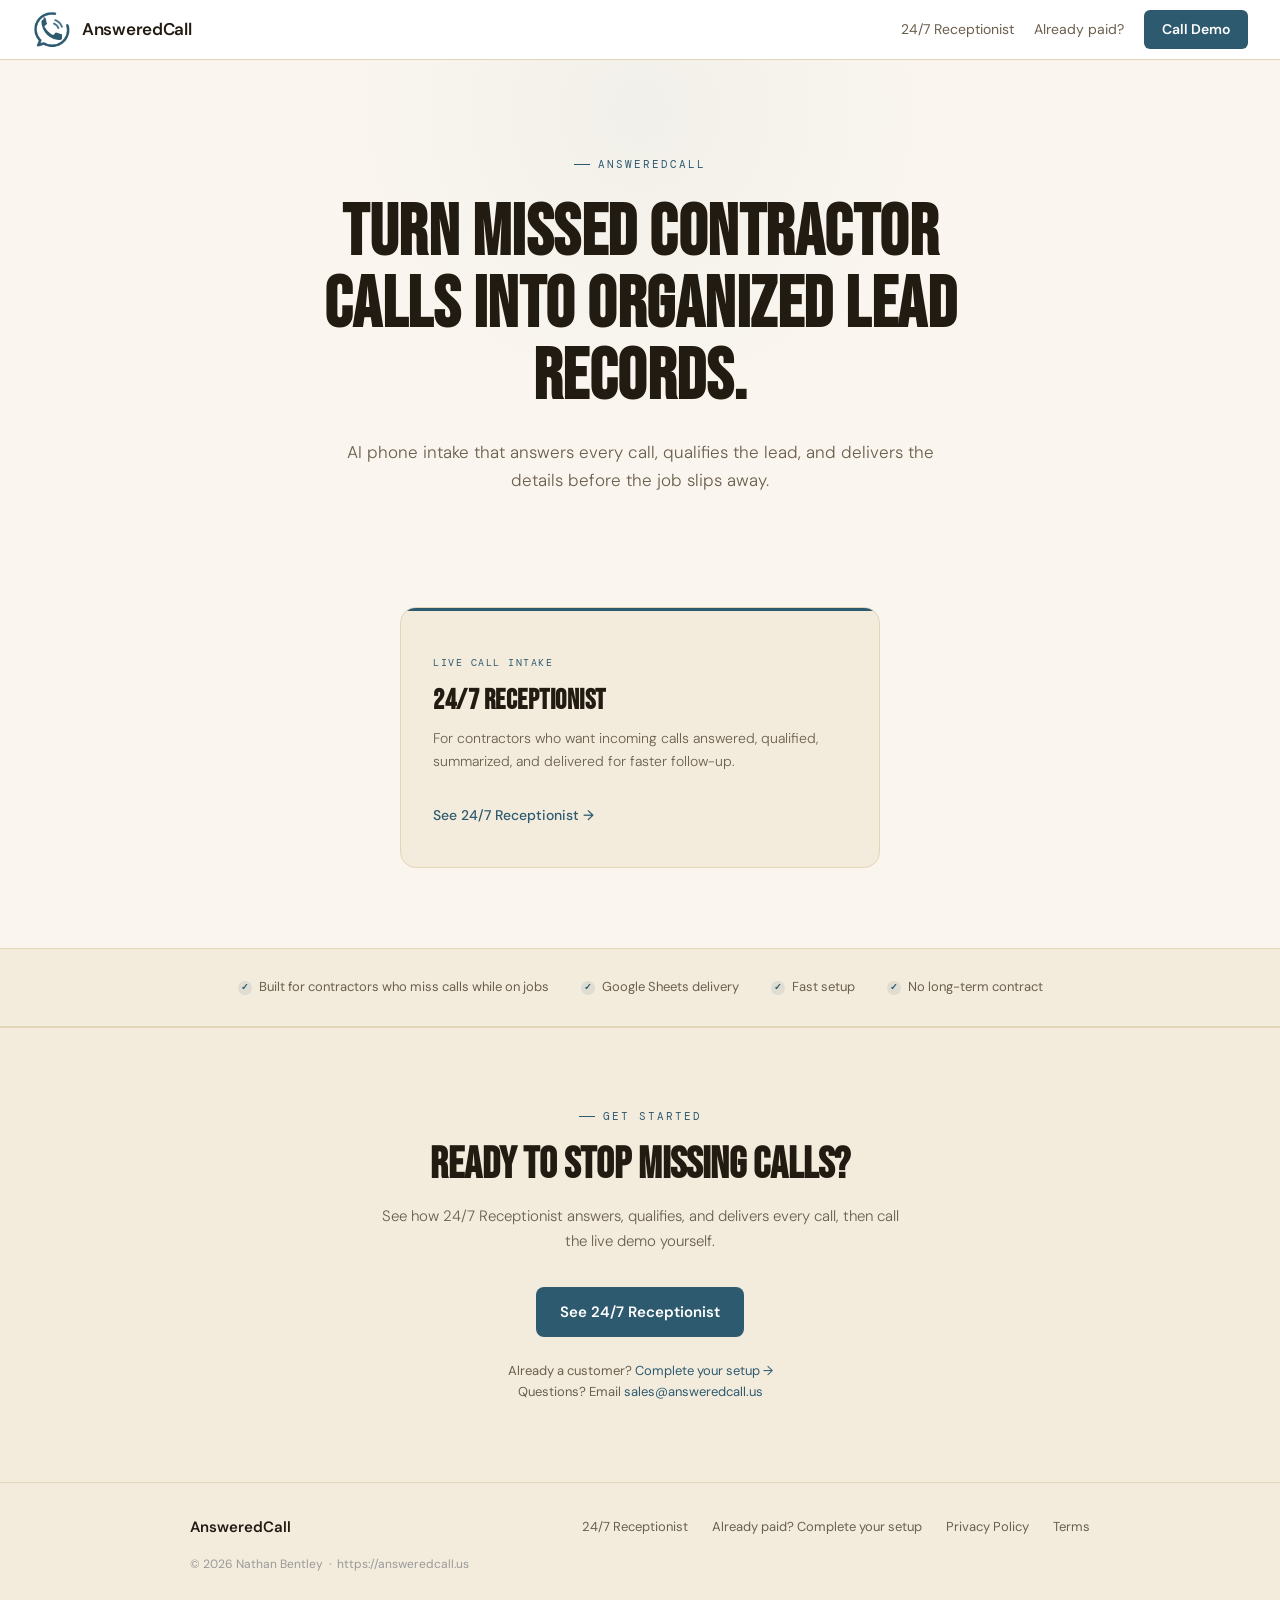
==== commit 2640e842: "Update site branding with approved PNG logo" ====
--- a/index.html
+++ b/index.html
@@ -15,7 +15,8 @@
 <link rel="preconnect" href="https://fonts.googleapis.com">
 <link rel="preconnect" href="https://fonts.gstatic.com" crossorigin>
 <link href="https://fonts.googleapis.com/css2?family=Bebas+Neue&family=DM+Sans:wght@300;400;500;600&family=DM+Mono:wght@400;500&display=swap" rel="stylesheet">
-<link rel="icon" type="image/png" href="favicon.png" />
+<link rel="icon" type="image/png" sizes="512x512" href="/favicon.png" />
+<link rel="apple-touch-icon" sizes="180x180" href="/apple-touch-icon.png" />
 <style>
   *, *::before, *::after { box-sizing: border-box; margin: 0; padding: 0; }
 
@@ -50,8 +51,8 @@
   }
 
   .nav-brand { display: flex; align-items: center; gap: 10px; text-decoration: none; }
-  .nav-logo { width: 40px; height: 40px; background: var(--teal); border-radius: 8px; display: flex; align-items: center; justify-content: center; padding: 4px; }
-  .nav-logo svg { width: 18px; height: 18px; fill: white; }
+  .nav-logo { width: 40px; height: 40px; flex-shrink: 0; }
+  .nav-logo img { width: 100%; height: 100%; display: block; object-fit: contain; }
   .nav-brand-name { font-weight: 600; font-size: 17px; color: var(--text-dark); letter-spacing: -0.3px; }
 
   .nav-right { display: flex; align-items: center; gap: 1.25rem; }
@@ -145,43 +146,7 @@
 <nav>
   <a href="/" class="nav-brand">
     <div class="nav-logo">
-      <svg viewBox="0 0 200 240" xmlns="http://www.w3.org/2000/svg" style="width: 32px; height: 32px;">
-        <!-- Desk -->
-        <rect x="30" y="160" width="140" height="25" fill="#f5f1e8"/>
-        
-        <!-- Chair back -->
-        <rect x="70" y="110" width="60" height="55" fill="#f5f1e8" rx="8"/>
-        
-        <!-- Torso -->
-        <rect x="75" y="85" width="50" height="50" fill="#f5f1e8" rx="5"/>
-        
-        <!-- Neck -->
-        <rect x="95" y="75" width="10" height="15" fill="#f5f1e8"/>
-        
-        <!-- Head -->
-        <circle cx="100" cy="60" r="18" fill="#f5f1e8"/>
-        
-        <!-- Left arm (on desk) -->
-        <path d="M 75 95 L 50 130 L 48 125 L 77 92 Z" fill="#f5f1e8"/>
-        
-        <!-- Right arm (holding phone) -->
-        <path d="M 125 95 L 150 85 L 152 92 L 128 100 Z" fill="#f5f1e8"/>
-        
-        <!-- Right forearm (more angled for phone to ear) -->
-        <path d="M 150 85 L 155 65 L 158 70 L 152 92 Z" fill="#f5f1e8"/>
-        
-        <!-- Phone handset at ear -->
-        <ellipse cx="158" cy="58" rx="6" ry="12" fill="#f5f1e8" transform="rotate(-30 158 58)"/>
-        
-        <!-- Desk phone base -->
-        <rect x="135" y="155" width="18" height="20" fill="#f5f1e8" rx="2"/>
-        
-        <!-- Desk phone receiver -->
-        <path d="M 140 155 Q 140 140 145 135" stroke="#f5f1e8" stroke-width="4" fill="none" stroke-linecap="round"/>
-        
-        <!-- Phone cord from desk to hand -->
-        <path d="M 144 135 Q 148 100 155 70" stroke="#f5f1e8" stroke-width="2.5" fill="none" stroke-linecap="round"/>
-      </svg>
+      <img src="/assets/answeredcall-mark.png" alt="" width="40" height="40">
     </div>
     <span class="nav-brand-name">AnsweredCall</span>
   </a>
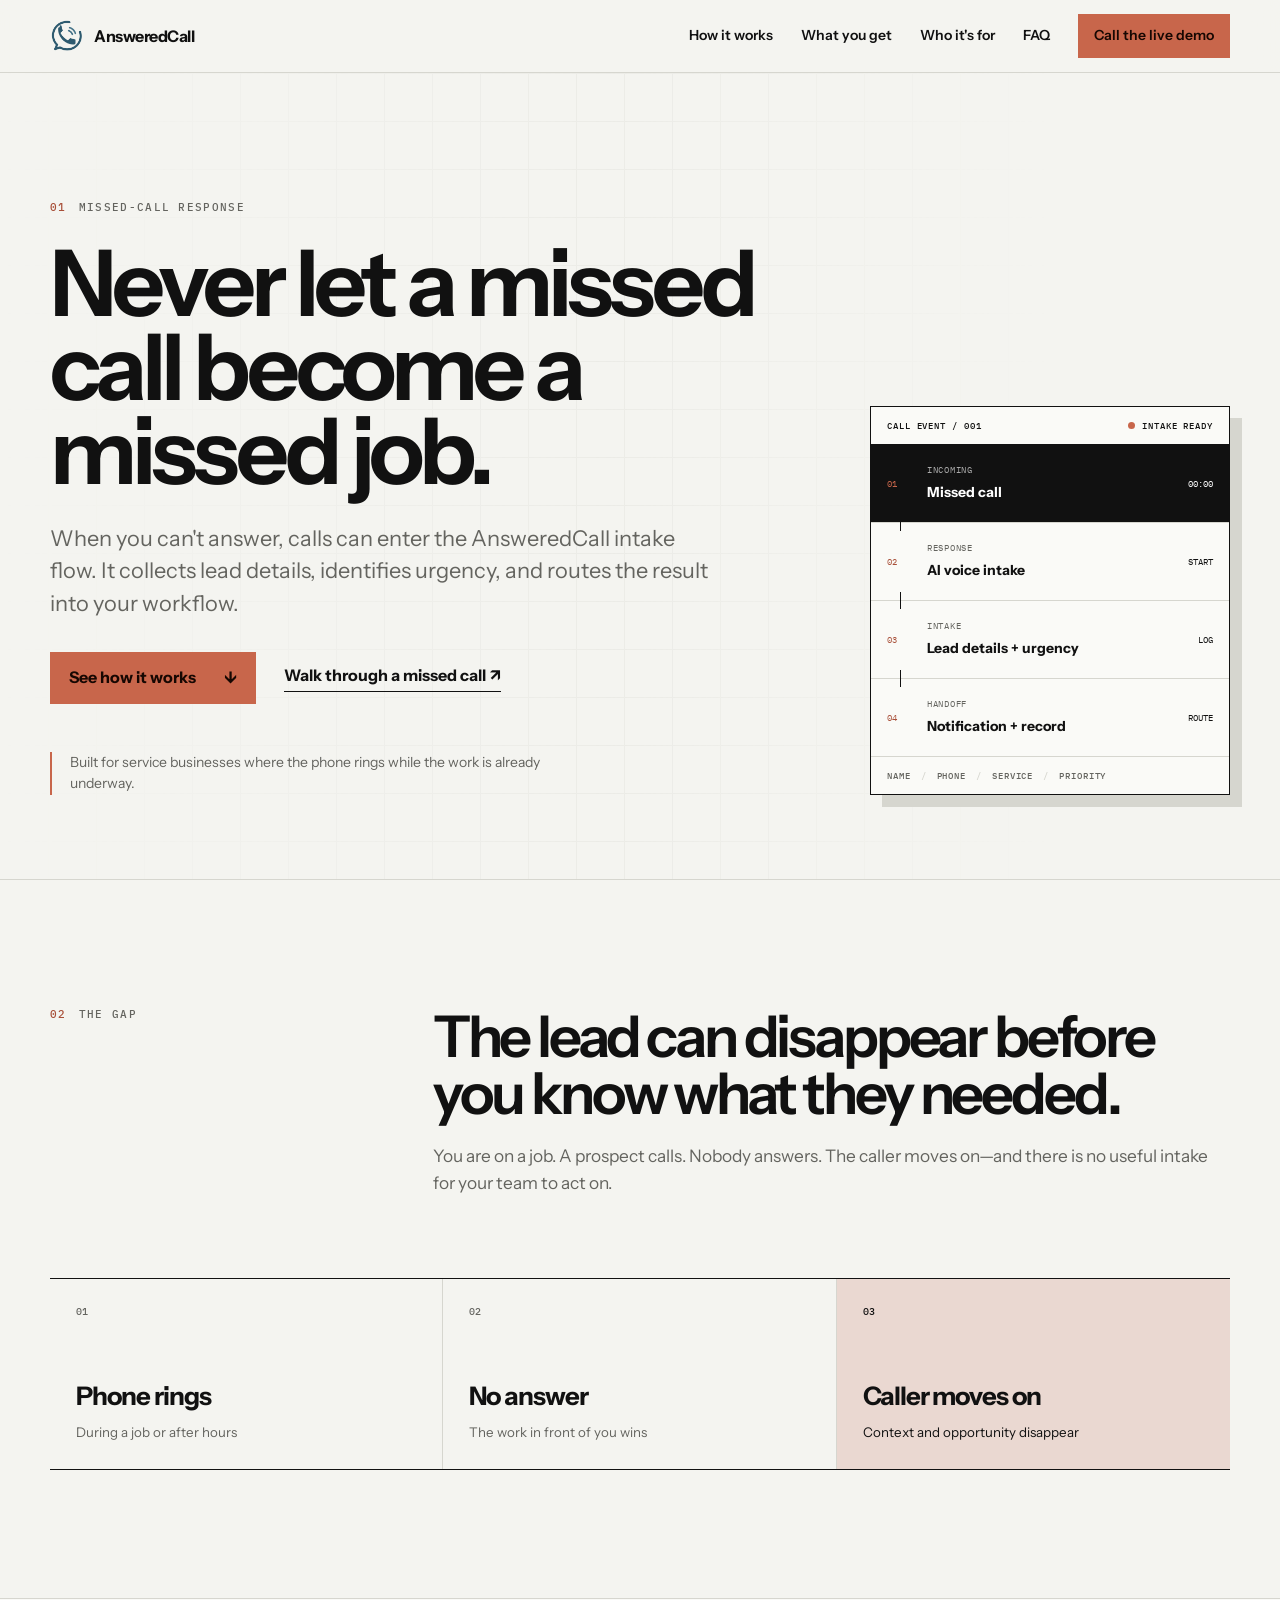
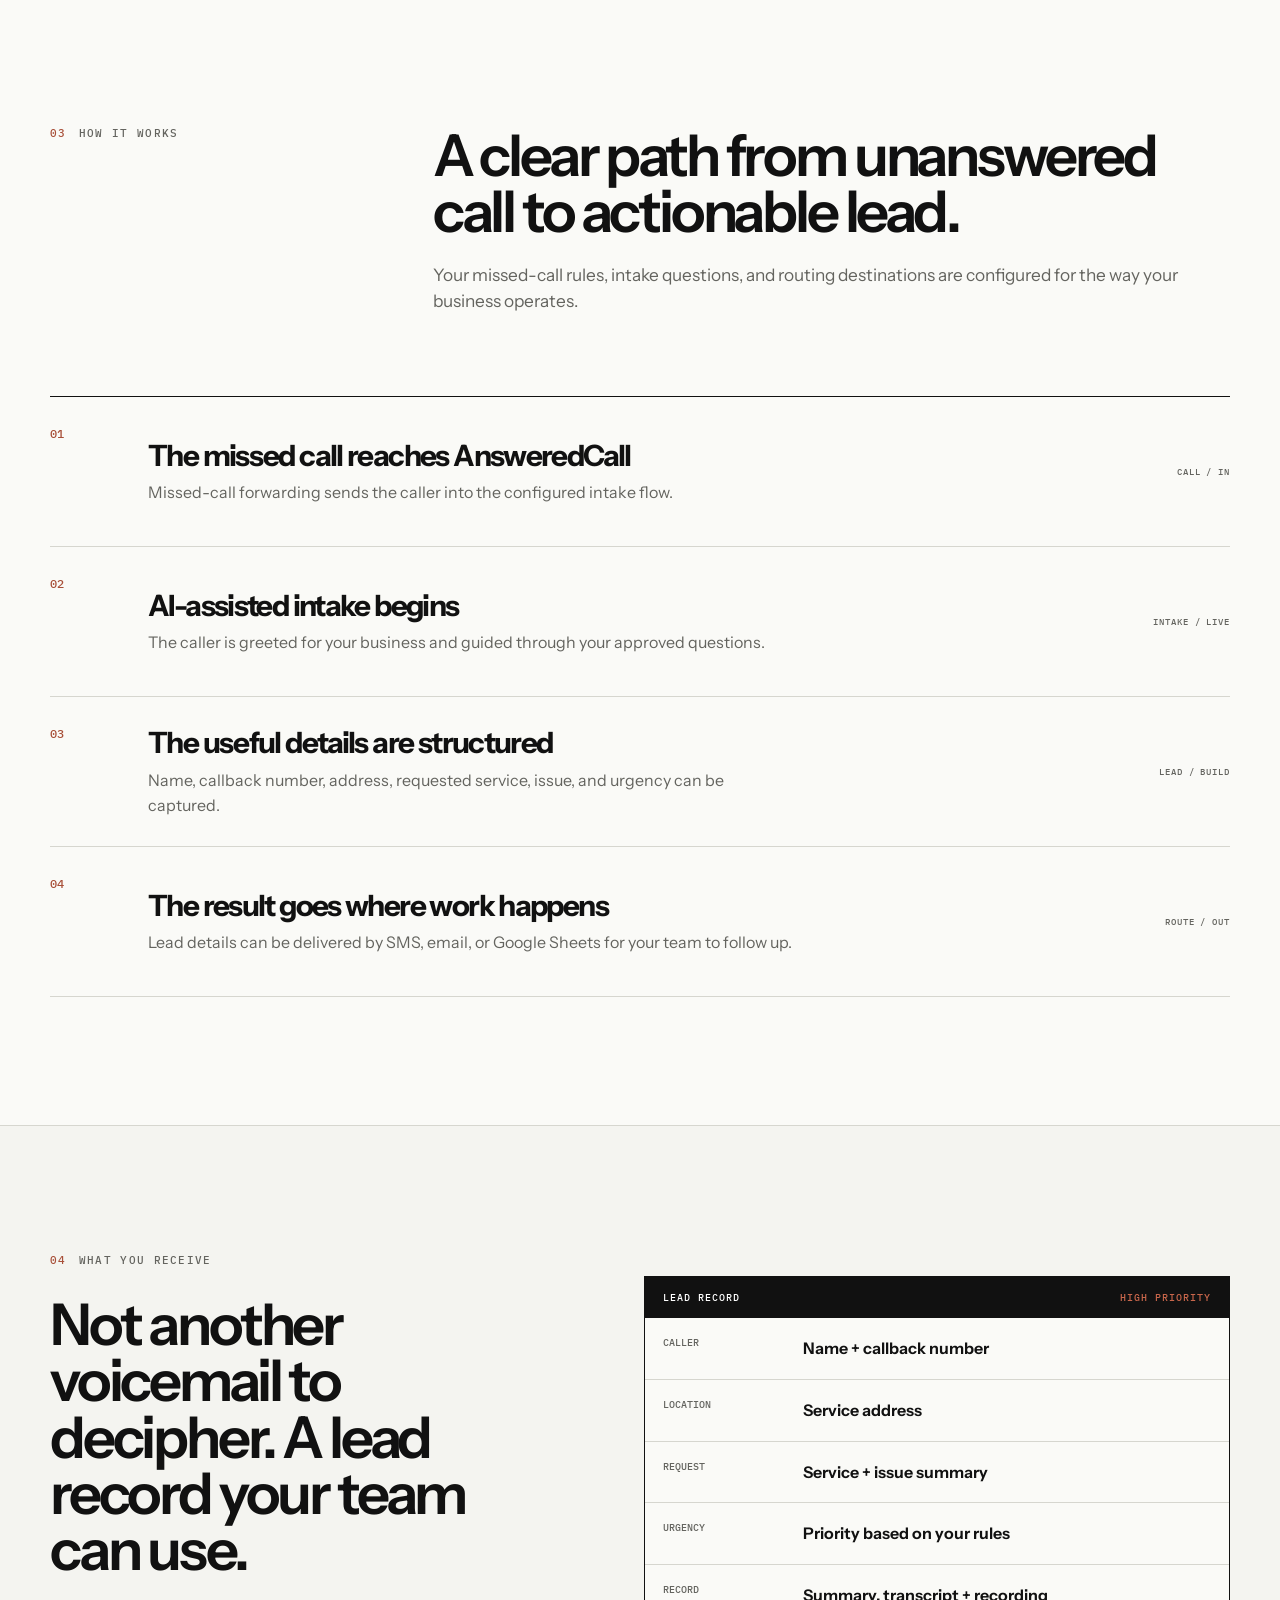
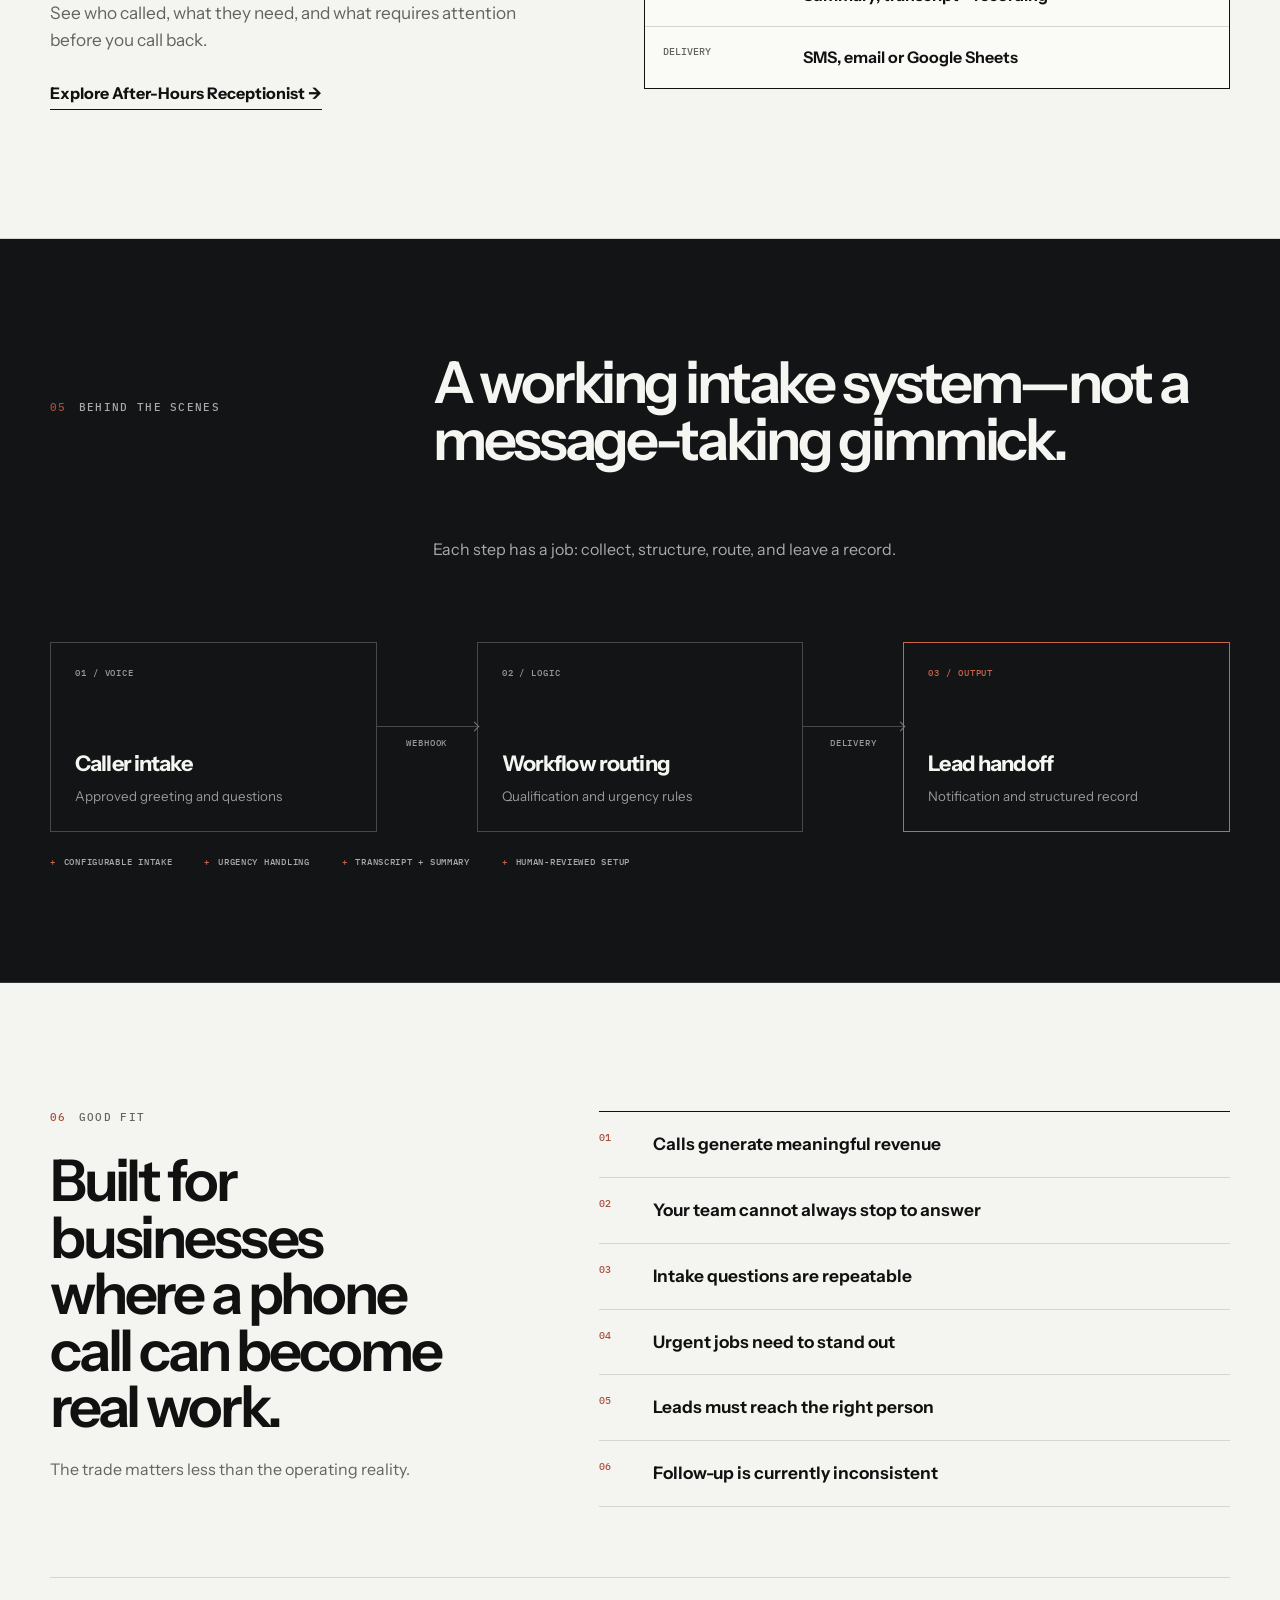
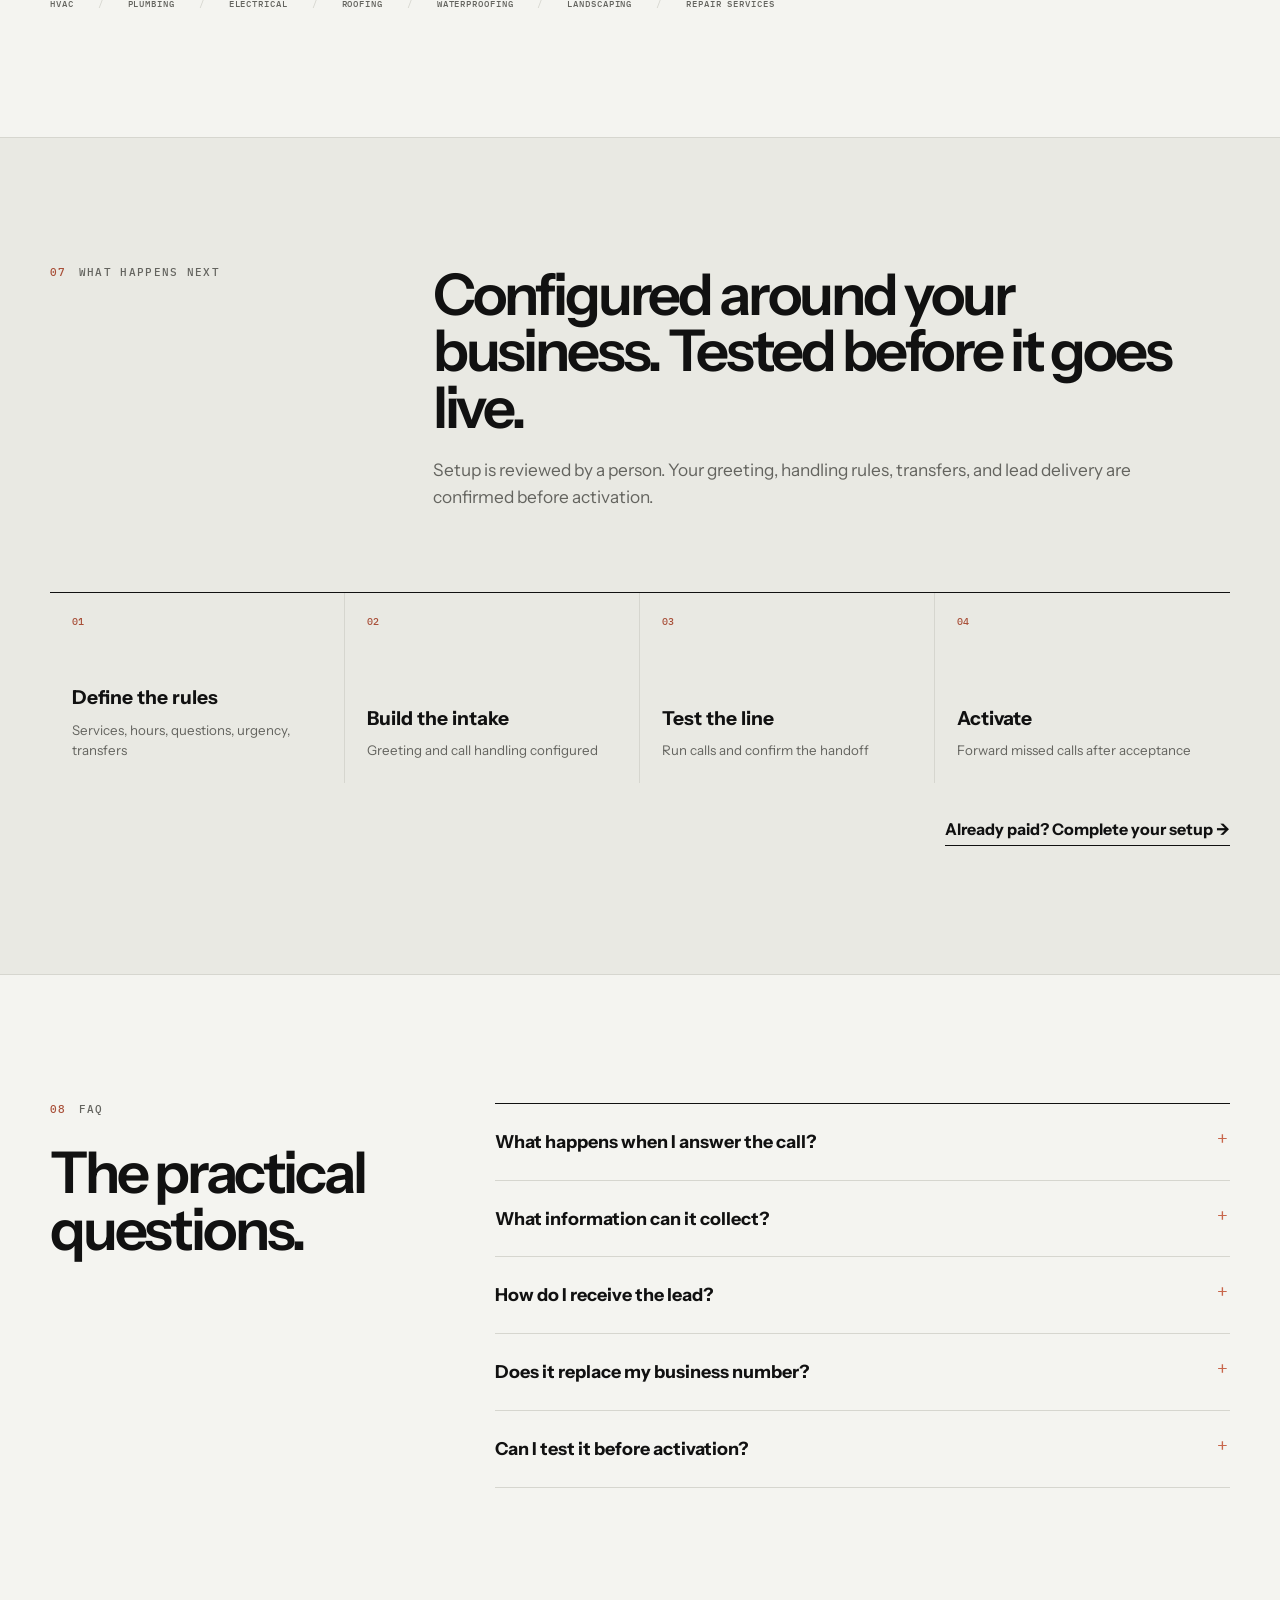
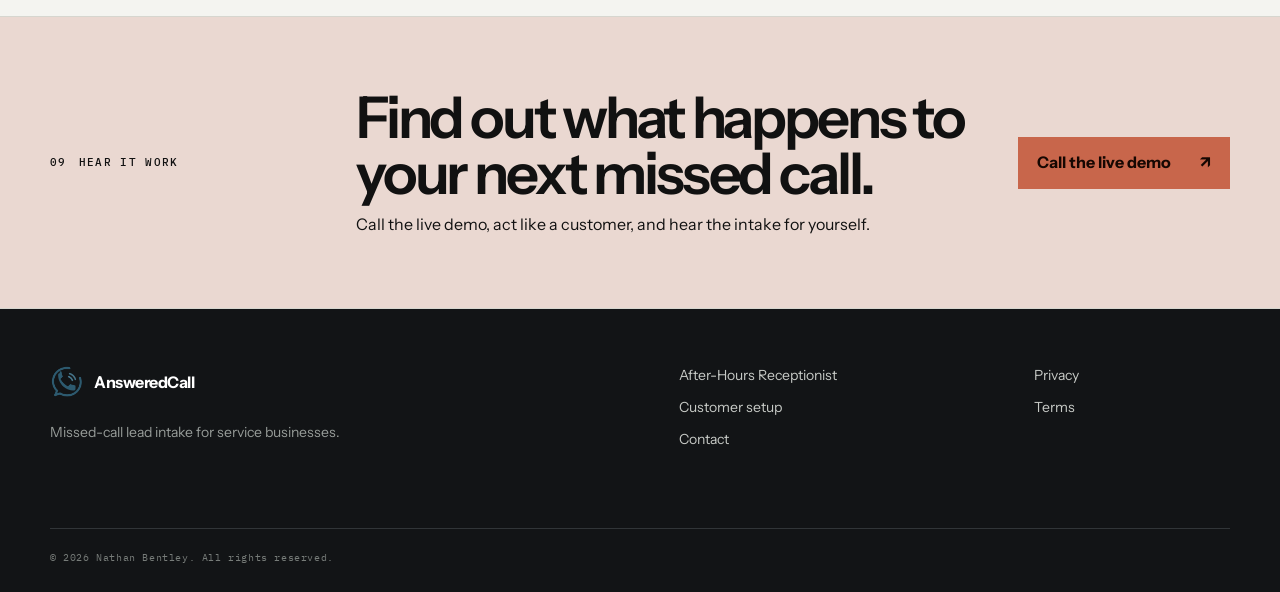
==== commit ab7622e7: "Refine AnsweredCall design system" ====
--- a/index.html
+++ b/index.html
@@ -3,223 +3,48 @@
 <head>
 <meta charset="UTF-8">
 <meta name="viewport" content="width=device-width, initial-scale=1.0">
-<meta name="description" content="AnsweredCall answers every contractor call, qualifies every lead, and delivers the full intake instantly." />
-<meta property="og:type" content="website" />
-<meta property="og:title" content="AnsweredCall | Contractor Call Lead Capture" />
-<meta property="og:description" content="Every call answered. Every lead captured. Built for contractors who can't afford a missed call." />
-<meta property="og:url" content="https://answeredcall.us" />
-<meta name="twitter:card" content="summary" />
-<meta name="twitter:title" content="AnsweredCall | Contractor Call Lead Capture" />
-<meta name="twitter:description" content="Every call answered. Every lead captured. Built for contractors who can't afford a missed call." />
-<title>AnsweredCall | Contractor Call Lead Capture</title>
+<meta name="description" content="AnsweredCall helps service businesses handle calls they cannot answer, collect structured lead information, identify urgency, and route leads into the right workflow.">
+<meta property="og:type" content="website">
+<meta property="og:title" content="AnsweredCall | Missed-Call Lead Intake for Service Businesses">
+<meta property="og:description" content="Capture more of the calls you can't answer, collect lead details, and route them into your workflow.">
+<meta property="og:url" content="https://answeredcall.us/">
+<meta name="twitter:card" content="summary">
+<link rel="canonical" href="https://answeredcall.us/">
+<title>AnsweredCall | Missed-Call Lead Intake for Service Businesses</title>
 <link rel="preconnect" href="https://fonts.googleapis.com">
 <link rel="preconnect" href="https://fonts.gstatic.com" crossorigin>
-<link href="https://fonts.googleapis.com/css2?family=Bebas+Neue&family=DM+Sans:wght@300;400;500;600&family=DM+Mono:wght@400;500&display=swap" rel="stylesheet">
-<link rel="icon" type="image/png" sizes="512x512" href="/favicon.png" />
-<link rel="apple-touch-icon" sizes="180x180" href="/apple-touch-icon.png" />
-<style>
-  *, *::before, *::after { box-sizing: border-box; margin: 0; padding: 0; }
-
-  :root {
-    --white: #faf6ef;
-    --off-white: #f3ecdd;
-    --light: #f5f1e8;
-    --border: #e3d5b8;
-    --border-dark: #d4c4b0;
-    --teal: #2d5a6f;
-    --teal-light: #3d7a8f;
-    --teal-dark: #1f3f52;
-    --cream: #f5f1e8;
-    --cream-dark: #e3d5b8;
-    --black: #0a0a0a;
-    --text-dark: #221b12;
-    --text-secondary: #6b5f4d;
-    --text-muted: #999999;
-  }
-
-  html { scroll-behavior: smooth; }
-  body { font-family: 'DM Sans', sans-serif; background: var(--white); color: var(--text-dark); line-height: 1.6; -webkit-font-smoothing: antialiased; }
-
-  /* NAV */
-  nav {
-    position: sticky; top: 0; z-index: 100;
-    background: rgba(255,255,255,0.95);
-    backdrop-filter: blur(12px);
-    border-bottom: 1px solid var(--border);
-    padding: 0 2rem; height: 60px;
-    display: flex; align-items: center; justify-content: space-between;
-  }
-
-  .nav-brand { display: flex; align-items: center; gap: 10px; text-decoration: none; }
-  .nav-logo { width: 40px; height: 40px; flex-shrink: 0; }
-  .nav-logo img { width: 100%; height: 100%; display: block; object-fit: contain; }
-  .nav-brand-name { font-weight: 600; font-size: 17px; color: var(--text-dark); letter-spacing: -0.3px; }
-
-  .nav-right { display: flex; align-items: center; gap: 1.25rem; }
-  .nav-link { font-size: 14px; color: var(--text-secondary); text-decoration: none; transition: color 0.15s; white-space: nowrap; }
-  .nav-link:hover { color: var(--teal); }
-  .nav-cta { background: var(--teal); color: white; text-decoration: none; font-size: 14px; font-weight: 600; padding: 8px 18px; border-radius: 6px; transition: background 0.15s; white-space: nowrap; }
-  .nav-cta:hover { background: var(--teal-dark); }
-
-  /* HERO */
-  .hero { padding: 6rem 2rem 4rem; text-align: center; position: relative; overflow: hidden; background: var(--white); }
-  .hero::before { content: ''; position: absolute; top: -200px; left: 50%; transform: translateX(-50%); width: 700px; height: 500px; background: radial-gradient(circle, rgba(45,90,111,0.04) 0%, transparent 70%); pointer-events: none; }
-  .hero-inner { max-width: 720px; margin: 0 auto; position: relative; }
-
-  .hero-eyebrow { font-family: 'DM Mono', monospace; font-size: 11px; letter-spacing: 2px; text-transform: uppercase; color: var(--teal); margin-bottom: 1.5rem; display: flex; align-items: center; justify-content: center; gap: 8px; }
-  .hero-eyebrow::before { content: ''; display: inline-block; width: 16px; height: 1px; background: var(--teal); }
-
-  h1 { font-family: 'Bebas Neue', sans-serif; font-size: clamp(42px, 6vw, 72px); line-height: 1; letter-spacing: 0.5px; color: var(--text-dark); margin-bottom: 1.5rem; }
-
-  .hero-sub { font-size: 17px; font-weight: 300; color: var(--text-secondary); line-height: 1.7; max-width: 600px; margin: 0 auto 3rem; }
-
-  /* PRODUCTS */
-  .products { padding: 0 2rem 5rem; background: var(--white); }
-  .products-inner { max-width: 480px; margin: 0 auto; display: grid; grid-template-columns: 1fr; gap: 1.5rem; }
-
-  .product-card { display: block; text-decoration: none; background: var(--off-white); border: 1px solid var(--border); border-radius: 16px; padding: 2.5rem 2rem; position: relative; overflow: hidden; transition: transform 0.15s, border-color 0.15s, box-shadow 0.15s; }
-  .product-card:hover { transform: translateY(-2px); border-color: var(--teal); box-shadow: 0 8px 24px rgba(45, 90, 111, 0.08); }
-  .product-card::before { content: ''; position: absolute; top: 0; left: 0; right: 0; height: 3px; background: var(--teal); }
-  .product-card-cream::before { background: var(--teal); }
-
-  .card-badge { display: inline-block; font-family: 'DM Mono', monospace; font-size: 10px; letter-spacing: 1.5px; text-transform: uppercase; color: var(--teal); margin-bottom: 1rem; }
-  .product-card-cream .card-badge { color: var(--teal); }
-
-  .product-card h2 { font-family: 'Bebas Neue', sans-serif; font-size: 28px; color: var(--text-dark); margin-bottom: 0.75rem; line-height: 1; letter-spacing: 0.5px; }
-  .product-card p { font-size: 14px; color: var(--text-secondary); line-height: 1.65; font-weight: 300; margin-bottom: 1.75rem; }
-
-  .card-cta { font-size: 14px; font-weight: 500; color: var(--teal); }
-  .product-card-cream .card-cta { color: var(--teal); }
-
-  /* TRUST STRIP */
-  .trust-strip { background: var(--off-white); border-top: 1px solid var(--border); border-bottom: 1px solid var(--border); padding: 1.75rem 2rem; }
-  .trust-strip-inner { max-width: 900px; margin: 0 auto; display: flex; flex-wrap: wrap; align-items: center; justify-content: center; gap: 2rem; }
-  .trust-item { display: flex; align-items: center; gap: 7px; font-size: 13px; color: var(--text-secondary); }
-  .trust-check { width: 14px; height: 14px; background: rgba(45,90,111,0.1); border-radius: 50%; display: flex; align-items: center; justify-content: center; flex-shrink: 0; }
-  .trust-check::after { content: '✓'; font-size: 9px; color: var(--teal); font-weight: 700; }
-
-  /* DEMO / CONTACT */
-  .demo-section { padding: 5rem 2rem; text-align: center; background: var(--off-white); border-top: 1px solid var(--border); }
-  .demo-inner { max-width: 520px; margin: 0 auto; }
-  .demo-eyebrow { font-family: 'DM Mono', monospace; font-size: 11px; letter-spacing: 2px; text-transform: uppercase; color: var(--teal); margin-bottom: 1rem; display: flex; align-items: center; justify-content: center; gap: 8px; }
-  .demo-eyebrow::before { content: ''; display: inline-block; width: 16px; height: 1px; background: var(--teal); }
-  .demo-headline { font-family: 'Bebas Neue', sans-serif; font-size: clamp(28px, 4vw, 44px); color: var(--text-dark); line-height: 1.05; margin-bottom: 1rem; }
-  .demo-copy { font-size: 15px; color: var(--text-secondary); line-height: 1.7; font-weight: 300; margin-bottom: 2rem; }
-  .choose-buttons { display: flex; gap: 1rem; justify-content: center; flex-wrap: wrap; margin-bottom: 1.5rem; }
-  .btn-choose { display: inline-block; text-decoration: none; font-size: 15px; font-weight: 600; padding: 13px 24px; border-radius: 8px; transition: all 0.15s; }
-  .btn-choose-teal { background: var(--teal); color: white; }
-  .btn-choose-teal:hover { background: var(--teal-dark); transform: translateY(-1px); }
-  .btn-choose-cream { background: var(--teal); color: white; }
-  .btn-choose-cream:hover { background: var(--teal-dark); transform: translateY(-1px); }
-  .contact-line { font-size: 13px; color: var(--text-secondary); }
-  .contact-line a { color: var(--teal); text-decoration: none; }
-  .contact-line a:hover { text-decoration: underline; }
-
-  /* FOOTER */
-  footer { background: var(--off-white); border-top: 1px solid var(--border); padding: 2rem; }
-  .footer-inner { max-width: 900px; margin: 0 auto; display: flex; align-items: center; justify-content: space-between; flex-wrap: wrap; gap: 1rem; }
-  .footer-brand { font-weight: 600; font-size: 15px; color: var(--text-dark); }
-  .footer-links { display: flex; gap: 1.5rem; }
-  .footer-links a { font-size: 13px; color: var(--text-secondary); text-decoration: none; transition: color 0.15s; }
-  .footer-links a:hover { color: var(--teal); }
-  .footer-copy { font-size: 12px; color: var(--text-muted); width: 100%; }
-
-  /* RESPONSIVE */
-  @media (max-width: 640px) {
-    nav { padding: 0 1rem; }
-    .nav-link { display: none; }
-    .hero { padding: 4rem 1rem 3rem; }
-    .products { padding: 0 1rem 3rem; }
-    .products-inner { grid-template-columns: 1fr; }
-    .trust-strip { padding: 1.5rem 1rem; }
-    .trust-strip-inner { gap: 1.25rem; justify-content: flex-start; }
-    .demo-section { padding: 3.5rem 1rem; }
-    .footer-inner { flex-direction: column; align-items: flex-start; }
-    .footer-copy { text-align: left; }
-  }
-</style>
+<link href="https://fonts.googleapis.com/css2?family=IBM+Plex+Mono:wght@400;500&family=Instrument+Sans:wdth,wght@75..100,400..700&display=swap" rel="stylesheet">
+<link rel="stylesheet" href="/assets/css/site.css">
+<link rel="icon" type="image/png" sizes="512x512" href="/favicon.png">
+<link rel="apple-touch-icon" sizes="180x180" href="/apple-touch-icon.png">
 </head>
-<body>
-
-<a class="skip-link" href="#main" style="position:absolute;left:-9999px;top:0;background:var(--teal);color:white;padding:8px 16px;z-index:9999;border-radius:0 0 6px 0;font-size:14px;">Skip to content</a>
-
-<nav>
-  <a href="/" class="nav-brand">
-    <div class="nav-logo">
-      <img src="/assets/answeredcall-mark.png" alt="" width="40" height="40">
-    </div>
-    <span class="nav-brand-name">AnsweredCall</span>
-  </a>
-  <div class="nav-right">
-    <a href="/phone-intake/" class="nav-link">24/7 Receptionist</a>
-    <a href="/onboarding/" class="nav-link">Already paid?</a>
-    <a href="/phone-intake/" class="nav-cta">Call Demo</a>
-  </div>
-</nav>
-
+<body class="home-page">
+<a class="skip-link" href="#main">Skip to content</a>
+<header class="site-header"><div class="shell nav-wrap">
+  <a href="/" class="brand" aria-label="AnsweredCall home"><img src="/assets/answeredcall-mark.png" alt="" width="34" height="34"><span>AnsweredCall</span></a>
+  <button class="menu-toggle" type="button" aria-expanded="false" aria-controls="site-nav"><span class="sr-only">Open navigation</span><span></span><span></span></button>
+  <nav class="site-nav" id="site-nav" aria-label="Primary navigation"><a href="#how-it-works">How it works</a><a href="#what-you-get">What you get</a><a href="#fit">Who it's for</a><a href="#faq">FAQ</a><a class="nav-action" href="/phone-intake/#demo-form-section">Call the live demo</a></nav>
+</div></header>
 <main id="main">
-
-<!-- HERO -->
-<section class="hero">
-  <div class="hero-inner">
-    <p class="hero-eyebrow">AnsweredCall</p>
-    <h1>Turn missed contractor calls into organized lead records.</h1>
-    <p class="hero-sub">AI phone intake that answers every call, qualifies the lead, and delivers the details before the job slips away.</p>
-  </div>
-</section>
-
-<!-- PRODUCTS -->
-<div class="products">
-  <div class="products-inner">
-    <a href="/phone-intake/" class="product-card product-card-cream">
-      <span class="card-badge">Live call intake</span>
-      <h2>24/7 Receptionist</h2>
-      <p>For contractors who want incoming calls answered, qualified, summarized, and delivered for faster follow-up.</p>
-      <span class="card-cta">See 24/7 Receptionist →</span>
-    </a>
-  </div>
-</div>
-
-<!-- TRUST STRIP -->
-<div class="trust-strip">
-  <div class="trust-strip-inner">
-    <div class="trust-item"><div class="trust-check"></div> Built for contractors who miss calls while on jobs</div>
-    <div class="trust-item"><div class="trust-check"></div> Google Sheets delivery</div>
-    <div class="trust-item"><div class="trust-check"></div> Fast setup</div>
-    <div class="trust-item"><div class="trust-check"></div> No long-term contract</div>
-  </div>
-</div>
-
-<!-- CHOOSE SECTION -->
-<section class="demo-section" id="choose">
-  <div class="demo-inner">
-    <p class="demo-eyebrow">Get started</p>
-    <h2 class="demo-headline">Ready to stop missing calls?</h2>
-    <p class="demo-copy">See how 24/7 Receptionist answers, qualifies, and delivers every call, then call the live demo yourself.</p>
-    <div class="choose-buttons">
-      <a href="/phone-intake/" class="btn-choose btn-choose-teal">See 24/7 Receptionist</a>
-    </div>
-    <p class="contact-line">Already a customer? <a href="/onboarding/">Complete your setup →</a></p>
-    <p class="contact-line">Questions? Email <a href="mailto:sales@answeredcall.us">sales@answeredcall.us</a></p>
-  </div>
-</section>
-
+<section class="hero section-grid"><div class="shell hero-grid">
+  <div class="hero-copy"><p class="eyebrow"><span>01</span> Missed-call response</p><h1>Never let a missed call become a missed job.</h1><p class="hero-lede">When you can't answer, calls can enter the AnsweredCall intake flow. It collects lead details, identifies urgency, and routes the result into your workflow.</p><div class="hero-actions"><a class="button button-primary" href="#how-it-works">See how it works <span aria-hidden="true">↓</span></a><a class="text-action" href="/phone-intake/#demo-form-section">Walk through a missed call <span aria-hidden="true">↗</span></a></div><p class="hero-note">Built for service businesses where the phone rings while the work is already underway.</p></div>
+  <div class="signal-panel" aria-label="AnsweredCall missed-call workflow"><div class="signal-head"><span>CALL EVENT / 001</span><span class="live-status"><i></i> INTAKE READY</span></div><ol class="signal-flow"><li class="is-alert"><span class="signal-index">01</span><div><small>Incoming</small><strong>Missed call</strong></div><span class="signal-time">00:00</span></li><li><span class="signal-index">02</span><div><small>Response</small><strong>AI voice intake</strong></div><span class="signal-time">START</span></li><li><span class="signal-index">03</span><div><small>Intake</small><strong>Lead details + urgency</strong></div><span class="signal-time">LOG</span></li><li><span class="signal-index">04</span><div><small>Handoff</small><strong>Notification + record</strong></div><span class="signal-time">ROUTE</span></li></ol><div class="signal-foot"><span>NAME</span><span>PHONE</span><span>SERVICE</span><span>PRIORITY</span></div></div>
+</div></section>
+<section class="problem section-grid" aria-labelledby="problem-title"><div class="shell split-heading"><p class="eyebrow"><span>02</span> The gap</p><div><h2 id="problem-title">The lead can disappear before you know what they needed.</h2><p>You are on a job. A prospect calls. Nobody answers. The caller moves on—and there is no useful intake for your team to act on.</p></div></div><div class="shell loss-sequence" aria-label="How a missed call becomes a lost opportunity"><div><span>01</span><strong>Phone rings</strong><small>During a job or after hours</small></div><div><span>02</span><strong>No answer</strong><small>The work in front of you wins</small></div><div class="loss-alert"><span>03</span><strong>Caller moves on</strong><small>Context and opportunity disappear</small></div></div></section>
+<section class="process section-grid" id="how-it-works" aria-labelledby="process-title"><div class="shell split-heading"><p class="eyebrow"><span>03</span> How it works</p><div><h2 id="process-title">A clear path from unanswered call to actionable lead.</h2><p>Your missed-call rules, intake questions, and routing destinations are configured for the way your business operates.</p></div></div><div class="shell process-list">
+  <article><span class="process-number">01</span><div><h3>The missed call reaches AnsweredCall</h3><p>Missed-call forwarding sends the caller into the configured intake flow.</p></div><span class="process-code">CALL / IN</span></article>
+  <article><span class="process-number">02</span><div><h3>AI-assisted intake begins</h3><p>The caller is greeted for your business and guided through your approved questions.</p></div><span class="process-code">INTAKE / LIVE</span></article>
+  <article><span class="process-number">03</span><div><h3>The useful details are structured</h3><p>Name, callback number, address, requested service, issue, and urgency can be captured.</p></div><span class="process-code">LEAD / BUILD</span></article>
+  <article><span class="process-number">04</span><div><h3>The result goes where work happens</h3><p>Lead details can be delivered by SMS, email, or Google Sheets for your team to follow up.</p></div><span class="process-code">ROUTE / OUT</span></article>
+</div></section>
+<section class="deliverables section-grid" id="what-you-get" aria-labelledby="deliverables-title"><div class="shell deliverables-grid"><div class="deliverables-copy"><p class="eyebrow"><span>04</span> What you receive</p><h2 id="deliverables-title">Not another voicemail to decipher. A lead record your team can use.</h2><p>See who called, what they need, and what requires attention before you call back.</p><a class="text-action" href="/phone-intake/">Explore After-Hours Receptionist <span aria-hidden="true">→</span></a></div><div class="lead-record" aria-label="Example lead record fields"><div class="record-header"><span>LEAD RECORD</span><span class="priority">HIGH PRIORITY</span></div><dl><div><dt>Caller</dt><dd>Name + callback number</dd></div><div><dt>Location</dt><dd>Service address</dd></div><div><dt>Request</dt><dd>Service + issue summary</dd></div><div><dt>Urgency</dt><dd>Priority based on your rules</dd></div><div><dt>Record</dt><dd>Summary, transcript + recording</dd></div><div><dt>Delivery</dt><dd>SMS, email or Google Sheets</dd></div></dl></div></div></section>
+<section class="system-proof section-grid" aria-labelledby="proof-title"><div class="shell proof-head"><p class="eyebrow eyebrow-light"><span>05</span> Behind the scenes</p><h2 id="proof-title">A working intake system—not a message-taking gimmick.</h2><p>Each step has a job: collect, structure, route, and leave a record.</p></div><div class="shell system-map"><div class="system-node"><span>01 / VOICE</span><strong>Caller intake</strong><small>Approved greeting and questions</small></div><div class="system-connector"><i></i><span>WEBHOOK</span></div><div class="system-node"><span>02 / LOGIC</span><strong>Workflow routing</strong><small>Qualification and urgency rules</small></div><div class="system-connector"><i></i><span>DELIVERY</span></div><div class="system-node system-node-accent"><span>03 / OUTPUT</span><strong>Lead handoff</strong><small>Notification and structured record</small></div></div><div class="shell proof-meta"><span>Configurable intake</span><span>Urgency handling</span><span>Transcript + summary</span><span>Human-reviewed setup</span></div></section>
+<section class="fit section-grid" id="fit" aria-labelledby="fit-title"><div class="shell fit-grid"><div><p class="eyebrow"><span>06</span> Good fit</p><h2 id="fit-title">Built for businesses where a phone call can become real work.</h2><p class="fit-intro">The trade matters less than the operating reality.</p></div><ul class="fit-list"><li><span>01</span>Calls generate meaningful revenue</li><li><span>02</span>Your team cannot always stop to answer</li><li><span>03</span>Intake questions are repeatable</li><li><span>04</span>Urgent jobs need to stand out</li><li><span>05</span>Leads must reach the right person</li><li><span>06</span>Follow-up is currently inconsistent</li></ul></div><div class="shell fit-examples"><span>HVAC</span><span>PLUMBING</span><span>ELECTRICAL</span><span>ROOFING</span><span>WATERPROOFING</span><span>LANDSCAPING</span><span>REPAIR SERVICES</span></div></section>
+<section class="onboarding section-grid" aria-labelledby="onboarding-title"><div class="shell split-heading"><p class="eyebrow"><span>07</span> What happens next</p><div><h2 id="onboarding-title">Configured around your business. Tested before it goes live.</h2><p>Setup is reviewed by a person. Your greeting, handling rules, transfers, and lead delivery are confirmed before activation.</p></div></div><ol class="shell launch-line"><li><span>01</span><strong>Define the rules</strong><small>Services, hours, questions, urgency, transfers</small></li><li><span>02</span><strong>Build the intake</strong><small>Greeting and call handling configured</small></li><li><span>03</span><strong>Test the line</strong><small>Run calls and confirm the handoff</small></li><li><span>04</span><strong>Activate</strong><small>Forward missed calls after acceptance</small></li></ol><div class="shell onboarding-link"><a class="text-action" href="/onboarding/">Already paid? Complete your setup <span aria-hidden="true">→</span></a></div></section>
+<section class="faq section-grid" id="faq" aria-labelledby="faq-title"><div class="shell faq-grid"><div><p class="eyebrow"><span>08</span> FAQ</p><h2 id="faq-title">The practical questions.</h2></div><div class="faq-list"><details><summary>What happens when I answer the call?</summary><p>AnsweredCall is configured around missed-call forwarding. When you answer normally, the call stays with you.</p></details><details><summary>What information can it collect?</summary><p>Your setup defines the questions. The current intake supports details such as name, callback number, address, requested service, issue description, and urgency.</p></details><details><summary>How do I receive the lead?</summary><p>Lead details can be delivered by SMS, email, or Google Sheets, depending on the setup you choose.</p></details><details><summary>Does it replace my business number?</summary><p>No. Setup uses missed-call forwarding from your main business phone to the AnsweredCall number assigned to your intake.</p></details><details><summary>Can I test it before activation?</summary><p>Yes. Onboarding includes a test-call window and acceptance checks for the greeting, transfers, emergency handling, and lead delivery.</p></details></div></div></section>
+<section class="final-cta section-grid"><div class="shell final-grid"><p class="eyebrow"><span>09</span> Hear it work</p><div><h2>Find out what happens to your next missed call.</h2><p>Call the live demo, act like a customer, and hear the intake for yourself.</p></div><a class="button button-primary" href="/phone-intake/#demo-form-section">Call the live demo <span aria-hidden="true">↗</span></a></div></section>
 </main>
-
-<!-- FOOTER -->
-<footer>
-  <div class="footer-inner">
-    <span class="footer-brand">AnsweredCall</span>
-    <div class="footer-links">
-      <a href="/phone-intake/">24/7 Receptionist</a>
-      <a href="/onboarding/">Already paid? Complete your setup</a>
-      <a href="/privacy-policy/">Privacy Policy</a>
-      <a href="/terms/">Terms</a>
-    </div>
-    <span class="footer-copy">© 2026 Nathan Bentley &nbsp;·&nbsp; https://answeredcall.us</span>
-  </div>
-</footer>
-
-<script src="script.js"></script>
+<footer class="site-footer"><div class="shell footer-grid"><div class="footer-brand"><a href="/" class="brand"><img src="/assets/answeredcall-mark.png" alt="" width="32" height="32"><span>AnsweredCall</span></a><p>Missed-call lead intake for service businesses.</p></div><div class="footer-links"><a href="/phone-intake/">After-Hours Receptionist</a><a href="/onboarding/">Customer setup</a><a href="mailto:sales@answeredcall.us">Contact</a></div><div class="footer-links"><a href="/privacy-policy/">Privacy</a><a href="/terms/">Terms</a></div><p class="footer-legal">© 2026 Nathan Bentley. All rights reserved.</p></div></footer>
+<script src="/script.js"></script>
 </body>
 </html>
--- a/assets/css/site.css
+++ b/assets/css/site.css
@@ -0,0 +1,34 @@
+:root{--paper:#f4f4f0;--bright:#fafaf7;--ink:#111;--muted:#64645f;--rule:#d6d6cf;--dark:#121416;--light:#f5f5f1;--orange:#c8664b;--orange-dark:#a84f38;--orange-soft:#ead8d1;--blue:#315cf5;--sans:"Instrument Sans",Arial,sans-serif;--mono:"IBM Plex Mono",Consolas,monospace;--shell:min(1180px,calc(100% - 48px))}
+html,body{max-width:100%;overflow-x:hidden}
+*,*::before,*::after{box-sizing:border-box}html{scroll-behavior:smooth;scroll-padding-top:82px}body{margin:0;background:var(--paper);color:var(--ink);font-family:var(--sans);line-height:1.55;-webkit-font-smoothing:antialiased}a{color:inherit}img{display:block;max-width:100%}button,input,textarea,select{font:inherit}.shell{width:var(--shell);margin-inline:auto}.section-grid{border-bottom:1px solid var(--rule)}.sr-only{position:absolute;width:1px;height:1px;padding:0;margin:-1px;overflow:hidden;clip:rect(0,0,0,0);white-space:nowrap;border:0}.skip-link{position:fixed;z-index:9999;top:8px;left:8px;transform:translateY(-150%);background:var(--dark);color:#fff;padding:10px 14px;font:500 12px var(--mono);text-decoration:none}.skip-link:focus{transform:translateY(0)}:focus-visible{outline:2px solid var(--blue);outline-offset:3px}
+.site-header{position:sticky;top:0;z-index:100;background:rgba(244,244,240,.94);border-bottom:1px solid var(--rule);backdrop-filter:blur(14px)}.nav-wrap{min-height:72px;display:flex;align-items:center;justify-content:space-between;gap:32px}.brand{display:inline-flex;align-items:center;gap:10px;color:var(--ink);text-decoration:none;font-weight:700;letter-spacing:-.03em}.brand img{width:34px;height:34px}.site-nav{display:flex;align-items:center;gap:28px;font-size:14px;font-weight:600}.site-nav a{text-decoration:none}.site-nav a:not(.nav-action):hover{color:var(--orange-dark)}.nav-action{padding:11px 16px;background:var(--orange);color:#160702}.nav-action:hover,.nav-action:active{background:var(--orange-dark);color:#fff}.menu-toggle{display:none;width:44px;height:44px;padding:12px;border:1px solid var(--rule);background:transparent}.menu-toggle span:not(.sr-only){display:block;height:1px;background:currentColor;margin:6px 0}
+.eyebrow{display:flex;align-items:center;gap:12px;margin:0 0 28px;color:var(--muted);font:500 11px/1.2 var(--mono);letter-spacing:.12em;text-transform:uppercase}.eyebrow span{color:var(--orange-dark)}h1,h2,h3,p{margin-top:0}h1,h2,h3{letter-spacing:-.055em}h1{max-width:820px;margin-bottom:28px;font-size:clamp(3.6rem,7.2vw,7.4rem);line-height:.91;font-weight:650}h2{margin-bottom:22px;font-size:clamp(2.4rem,4.5vw,4.6rem);line-height:.98;font-weight:620}h3{font-size:1.25rem;line-height:1.15}.button{display:inline-flex;min-height:52px;align-items:center;justify-content:space-between;gap:28px;padding:0 18px;border:1px solid transparent;font-weight:700;text-decoration:none;transition:.18s ease}.button-primary{min-width:190px;background:var(--orange);color:#160702}.button-primary:hover,.button-primary:active{background:var(--orange-dark);color:#fff;transform:translateY(-2px)}.text-action{display:inline-block;color:var(--ink);font-weight:700;text-decoration:none;border-bottom:1px solid currentColor;padding-bottom:3px}.text-action:hover{color:var(--orange-dark)}
+.hero{position:relative;overflow:hidden;padding:clamp(72px,10vw,140px) 0 84px}.hero::before{content:"";position:absolute;inset:0;pointer-events:none;opacity:.28;background-image:linear-gradient(var(--rule) 1px,transparent 1px),linear-gradient(90deg,var(--rule) 1px,transparent 1px);background-size:48px 48px;mask-image:linear-gradient(to right,transparent 0,#000 48%,transparent 82%)}.hero-grid{position:relative;display:grid;grid-template-columns:minmax(0,1.35fr) minmax(360px,.65fr);gap:clamp(48px,8vw,110px);align-items:end}.hero-lede{max-width:670px;margin-bottom:32px;color:var(--muted);font-size:clamp(1.12rem,1.7vw,1.4rem);line-height:1.5}.hero-actions{display:flex;align-items:center;gap:28px;flex-wrap:wrap}.hero-note{max-width:500px;margin:48px 0 0;padding-left:18px;border-left:2px solid var(--orange);color:var(--muted);font-size:14px}.signal-panel{border:1px solid var(--ink);background:var(--bright);box-shadow:12px 12px 0 var(--rule)}.signal-head,.signal-foot{display:flex;align-items:center;justify-content:space-between;gap:10px;padding:13px 16px;font:500 9px var(--mono);letter-spacing:.1em}.signal-head{border-bottom:1px solid var(--ink)}.live-status{display:inline-flex;align-items:center;gap:7px}.live-status i{width:7px;height:7px;background:var(--orange);border-radius:50%}.signal-flow{margin:0;padding:0;list-style:none}.signal-flow li{position:relative;display:grid;grid-template-columns:28px 1fr auto;align-items:center;gap:12px;min-height:78px;padding:14px 16px;border-bottom:1px solid var(--rule)}.signal-flow li:not(:last-child)::after{content:"";position:absolute;left:29px;bottom:-9px;z-index:2;width:1px;height:17px;background:var(--ink)}.signal-flow .is-alert{background:var(--ink);color:#fff}.signal-index,.signal-time,.signal-flow small{font-family:var(--mono)}.signal-index,.signal-time{font-size:9px}.signal-index{color:var(--orange-dark)}.is-alert .signal-index{color:var(--orange)}.signal-flow small{display:block;margin-bottom:2px;color:var(--muted);font-size:9px;text-transform:uppercase;letter-spacing:.08em}.is-alert small{color:#aaa}.signal-flow strong{font-size:14px}.signal-foot{justify-content:flex-start;flex-wrap:wrap;color:var(--muted)}.signal-foot span:not(:last-child)::after{content:"/";padding-left:10px;color:var(--rule)}
+.problem,.process,.deliverables,.fit,.onboarding,.faq{padding:clamp(78px,10vw,132px) 0}.split-heading{display:grid;grid-template-columns:.42fr 1fr;gap:48px;align-items:start;margin-bottom:64px}.split-heading h2,.split-heading p{max-width:780px}.split-heading>div>p{color:var(--muted);font-size:1.08rem}.loss-sequence{display:grid;grid-template-columns:repeat(3,1fr);border-block:1px solid var(--ink)}.loss-sequence div{min-height:190px;padding:26px;border-right:1px solid var(--rule);display:flex;flex-direction:column}.loss-sequence div:last-child{border-right:0}.loss-sequence span{color:var(--muted);font:500 10px var(--mono)}.loss-sequence strong{margin:auto 0 6px;font-size:clamp(1.3rem,2vw,1.8rem);letter-spacing:-.04em}.loss-sequence small{color:var(--muted)}.loss-sequence .loss-alert{background:var(--orange-soft);color:var(--ink)}.loss-sequence .loss-alert span,.loss-sequence .loss-alert small{color:var(--ink)}
+.process{background:var(--bright)}.process-list{border-top:1px solid var(--ink)}.process-list article{display:grid;grid-template-columns:70px 1fr auto;gap:28px;align-items:center;min-height:150px;padding:24px 0;border-bottom:1px solid var(--rule)}.process-number{align-self:start;padding-top:5px;color:var(--orange-dark);font:500 12px var(--mono)}.process-list h3{margin:0 0 8px;font-size:clamp(1.4rem,2.3vw,2rem)}.process-list p{max-width:650px;margin:0;color:var(--muted)}.process-code{color:var(--muted);font:500 9px var(--mono);letter-spacing:.1em}
+.deliverables-grid{display:grid;grid-template-columns:.9fr 1.1fr;gap:clamp(54px,9vw,130px);align-items:center}.deliverables-copy>p:not(.eyebrow){max-width:520px;margin-bottom:28px;color:var(--muted);font-size:1.08rem}.lead-record{border:1px solid var(--ink);background:var(--bright)}.record-header{display:flex;align-items:center;justify-content:space-between;padding:14px 18px;background:var(--ink);color:#fff;font:500 10px var(--mono);letter-spacing:.1em}.record-header .priority{color:var(--orange)}.lead-record dl{margin:0}.lead-record dl div{display:grid;grid-template-columns:120px 1fr;gap:20px;padding:18px;border-bottom:1px solid var(--rule)}.lead-record dl div:last-child{border-bottom:0}.lead-record dt{color:var(--muted);font:500 10px var(--mono);text-transform:uppercase}.lead-record dd{margin:0;font-weight:650}
+.system-proof{padding:clamp(78px,9vw,120px) 0;background:var(--dark);color:var(--light);border-color:#313538}.proof-head{display:grid;grid-template-columns:.42fr 1fr;gap:48px}.proof-head h2{max-width:760px}.proof-head>p:last-child{grid-column:2;max-width:620px;color:#a8aca8}.eyebrow-light{color:#a8aca8}.system-map{display:grid;grid-template-columns:1fr 100px 1fr 100px 1fr;align-items:stretch;margin-top:64px}.system-node{min-height:190px;padding:24px;border:1px solid #45494b;display:flex;flex-direction:column}.system-node>span,.system-connector span{color:#969b98;font:500 9px var(--mono);letter-spacing:.1em}.system-node strong{margin-top:auto;font-size:1.35rem;letter-spacing:-.04em}.system-node small{margin-top:6px;color:#969b98}.system-node-accent{border-color:var(--orange)}.system-node-accent>span{color:var(--orange)}.system-connector{display:flex;flex-direction:column;align-items:center;justify-content:center;gap:10px}.system-connector i{width:100%;height:1px;background:#45494b;position:relative}.system-connector i::after{content:"";position:absolute;right:-1px;top:-3px;width:7px;height:7px;border-top:1px solid #777;border-right:1px solid #777;transform:rotate(45deg)}.proof-meta{display:flex;flex-wrap:wrap;gap:16px 32px;padding-top:24px;color:#a8aca8;font:500 9px var(--mono);letter-spacing:.08em;text-transform:uppercase}.proof-meta span::before{content:"+";margin-right:8px;color:var(--orange)}
+.fit-grid{display:grid;grid-template-columns:.8fr 1.2fr;gap:clamp(60px,10vw,150px)}.fit-intro{color:var(--muted)}.fit-list{margin:0;padding:0;list-style:none;border-top:1px solid var(--ink)}.fit-list li{display:grid;grid-template-columns:54px 1fr;padding:19px 0;border-bottom:1px solid var(--rule);font-weight:650;font-size:1.08rem}.fit-list span{color:var(--orange-dark);font:500 10px var(--mono)}.fit-examples{display:flex;gap:10px 24px;flex-wrap:wrap;margin-top:70px;padding-top:20px;border-top:1px solid var(--rule);color:var(--muted);font:500 9px var(--mono);letter-spacing:.1em}.fit-examples span:not(:last-child)::after{content:"/";margin-left:24px;color:var(--rule)}
+.onboarding{background:#e9e9e3}.launch-line{display:grid;grid-template-columns:repeat(4,1fr);padding:0;list-style:none;border-top:1px solid var(--ink)}.launch-line li{min-height:190px;padding:22px;border-right:1px solid var(--rule);display:flex;flex-direction:column}.launch-line li:last-child{border-right:0}.launch-line span{color:var(--orange-dark);font:500 10px var(--mono)}.launch-line strong{margin-top:auto;font-size:1.2rem}.launch-line small{margin-top:7px;color:var(--muted)}.onboarding-link{margin-top:34px;text-align:right}
+.faq-grid{display:grid;grid-template-columns:.62fr 1.38fr;gap:clamp(54px,9vw,130px)}.faq-list{border-top:1px solid var(--ink)}.faq-list details{border-bottom:1px solid var(--rule)}.faq-list summary{padding:24px 40px 24px 0;cursor:pointer;list-style:none;font-weight:700;font-size:1.12rem;position:relative}.faq-list summary::-webkit-details-marker{display:none}.faq-list summary::after{content:"+";position:absolute;right:2px;top:22px;color:var(--orange);font:400 18px var(--mono)}.faq-list details[open] summary::after{content:"−"}.faq-list details p{max-width:650px;margin:-6px 0 24px;color:var(--muted)}
+.final-cta{padding:72px 0;background:var(--orange-soft);color:var(--ink)}.final-grid{display:grid;grid-template-columns:.42fr 1fr auto;gap:48px;align-items:center}.final-grid .eyebrow{margin:0;color:var(--ink)}.final-grid .eyebrow span{color:var(--ink)}.final-grid h2{max-width:680px;margin-bottom:10px}.final-grid p{margin-bottom:0}.final-grid .button-primary{background:var(--orange);color:#160702}.final-grid .button-primary:hover,.final-grid .button-primary:active{background:var(--orange-dark);color:#fff}
+.site-footer{padding:56px 0 28px;background:var(--dark);color:var(--light)}.footer-grid{display:grid;grid-template-columns:1.5fr .8fr .5fr;gap:40px}.footer-brand .brand{color:#fff}.footer-brand p{margin:16px 0 0;color:#969b98;font-size:14px}.footer-links{display:flex;flex-direction:column;align-items:flex-start;gap:10px}.footer-links a{color:#c7cac6;font-size:14px;text-decoration:none}.footer-links a:hover{color:var(--orange)}.footer-legal{grid-column:1/-1;margin:38px 0 0;padding-top:22px;border-top:1px solid #313538;color:#777c79;font:400 10px var(--mono);letter-spacing:.06em}
+body.site-page{background:var(--paper);color:var(--ink);font-family:var(--sans)}body.site-page nav{background:rgba(244,244,240,.95);border-color:var(--rule);border-radius:0;box-shadow:none}body.site-page .nav-brand-name,body.site-page .footer-brand{font-family:var(--sans);color:var(--ink)}body.site-page .nav-cta,body.site-page .btn-primary,body.site-page .btn-pricing,body.site-page .btn-pricing-primary{border-radius:0;background:var(--orange);color:#160702;box-shadow:none}body.site-page .nav-cta:hover,body.site-page .nav-cta:active,body.site-page .btn-primary:hover,body.site-page .btn-primary:active,body.site-page .btn-pricing:hover,body.site-page .btn-pricing:active{background:var(--orange-dark);color:#fff}body.site-page .hero-eyebrow,body.site-page .section-eyebrow,body.site-page .eyebrow,body.site-page .legal-eyebrow,body.site-page .card-label,body.site-page .tl-eyebrow{font-family:var(--mono);color:var(--orange-dark)}body.site-page .hero-headline,body.site-page .section-title,body.site-page .legal-wrap h1,body.site-page header h1,body.site-page h2{font-family:var(--sans);letter-spacing:-.045em}body.site-page footer{border-color:var(--rule)}body.site-page .footer-copy{color:var(--muted)}body.site-page input,body.site-page textarea,body.site-page select{border-radius:0}
+@media(max-width:900px){.site-nav{display:none;position:absolute;top:72px;left:0;right:0;padding:20px 24px 28px;background:var(--paper);border-bottom:1px solid var(--ink);flex-direction:column;align-items:stretch;gap:4px}.site-nav.is-open{display:flex}.site-nav a{padding:12px 0}.site-nav .nav-action{margin-top:8px;padding:13px 15px;text-align:center}.menu-toggle{display:block}.hero-grid,.deliverables-grid,.fit-grid,.faq-grid{grid-template-columns:1fr}.hero-copy{max-width:760px}.signal-panel{max-width:600px}.system-map{grid-template-columns:1fr}.system-connector{min-height:70px}.system-connector i{width:1px;height:40px}.system-connector i::after{right:-3px;top:auto;bottom:0;transform:rotate(135deg)}.launch-line{grid-template-columns:repeat(2,1fr)}.launch-line li:nth-child(2){border-right:0}.final-grid{grid-template-columns:1fr;gap:22px}.final-grid .button{width:fit-content}}
+@media(max-width:640px){:root{--shell:min(100% - 32px,1180px)}.nav-wrap{min-height:64px}.site-nav{top:64px}.hero{padding:64px 0 70px}h1{font-size:clamp(3.1rem,15vw,4.8rem)}h2{font-size:clamp(2.15rem,11vw,3.1rem)}.hero-actions{align-items:flex-start;flex-direction:column;gap:22px}.hero-note{margin-top:36px}.signal-panel{box-shadow:7px 7px 0 var(--rule)}.problem,.process,.deliverables,.fit,.onboarding,.faq{padding:72px 0}.split-heading,.proof-head{grid-template-columns:1fr;gap:12px;margin-bottom:44px}.proof-head>p:last-child{grid-column:1}.loss-sequence{grid-template-columns:1fr}.loss-sequence div{min-height:145px;border-right:0;border-bottom:1px solid var(--rule)}.loss-sequence div:last-child{border-bottom:0}.process-list article{grid-template-columns:38px 1fr;gap:10px}.process-code{display:none}.lead-record dl div{grid-template-columns:90px 1fr;gap:12px}.launch-line{grid-template-columns:1fr}.launch-line li,.launch-line li:nth-child(2){min-height:145px;border-right:0;border-bottom:1px solid var(--rule)}.launch-line li:last-child{border-bottom:0}.onboarding-link{text-align:left}.footer-grid{grid-template-columns:1fr 1fr}.footer-brand{grid-column:1/-1}}
+@media(max-width:380px){:root{--shell:calc(100% - 24px)}.brand span{font-size:15px}.signal-head{align-items:flex-start;flex-direction:column}.signal-flow li{grid-template-columns:24px 1fr}.signal-time{display:none}.lead-record dl div{grid-template-columns:1fr;gap:4px}.footer-grid{grid-template-columns:1fr}}
+@media(prefers-reduced-motion:reduce){html{scroll-behavior:auto}*,*::before,*::after{scroll-behavior:auto!important;transition-duration:.01ms!important;animation-duration:.01ms!important;animation-iteration-count:1!important}}
+
+/* Shared nested-page components */
+body.site-page{--white:var(--paper);--off-white:var(--bright);--border:var(--rule);--border-dark:var(--rule);--border-light:var(--rule);--cream:var(--paper);--cream-dark:var(--rule);--teal:var(--orange);--teal-light:var(--orange);--teal-dark:var(--orange-dark);--text:var(--ink);--text-dark:var(--ink);--text-secondary:var(--muted);--muted-light:var(--muted);--panel:var(--bright);--line:var(--rule);--warn:#a12c13;--radius:0}.site-header nav.site-nav{position:static;height:auto;padding:0;border:0;background:transparent;box-shadow:none}.site-page .site-header,.site-page .site-footer{font-family:var(--sans)}body.site-page .nav-brand-name,body.site-page .footer-brand{color:inherit}.site-page .hero-headline,.site-page .section-title,.site-page .cta-title,.site-page .pricing-price,.site-page .demo-phone-number,.site-page .tl-title,.site-page .step-number{font-family:var(--sans);letter-spacing:-.045em}.site-page .hero-eyebrow,.site-page .section-eyebrow,.site-page .eyebrow,.site-page .legal-eyebrow,.site-page .card-label,.site-page .tl-eyebrow,.site-page .tl-column-label,.site-page .tl-fit-label,.site-page .step-tag,.site-page .field-name,.site-page .pricing-beta,.site-page .pricing-name,.site-page .pricing-includes-label,.site-page .pricing-best-label{font-family:var(--mono)}.site-page .site-footer .footer-links{display:flex;gap:10px}.site-page .site-footer .footer-brand{grid-column:auto}.site-page .site-footer .brand{color:#fff}.site-page .site-footer .footer-legal{color:#777c79}
+.site-page input:not([type=radio]):not([type=checkbox]),.site-page select,.site-page textarea{width:100%;min-height:46px;padding:10px 12px;border:1px solid var(--rule);border-radius:0;background:var(--bright);color:var(--ink);font-family:var(--sans)}.site-page textarea{min-height:84px;resize:vertical}.site-page input::placeholder,.site-page textarea::placeholder{color:#85857f}.site-page input:hover,.site-page select:hover,.site-page textarea:hover{border-color:#a8a8a1}.site-page input:focus,.site-page select:focus,.site-page textarea:focus{border-color:var(--blue);outline:2px solid var(--blue);outline-offset:1px}.site-page input[aria-invalid=true],.site-page select[aria-invalid=true],.site-page textarea[aria-invalid=true]{border-color:#a12c13}.site-page label,.site-page legend{color:var(--ink)}.site-page .hint,.site-page .section-note{color:var(--muted)}.site-page button,.site-page .btn-primary,.site-page .btn-secondary,.site-page .btn-demo-submit,.site-page .btn-pricing-primary,.site-page .btn-pricing-secondary{min-height:48px;border-radius:0;font-family:var(--sans);font-weight:700}.site-page .btn-primary,.site-page .btn-demo-submit,.site-page .btn-pricing-primary{border:1px solid var(--orange);background:var(--orange);color:#160702}.site-page .btn-secondary,.site-page .btn-pricing-secondary{border:1px solid var(--ink);background:transparent;color:var(--ink)}.site-page .btn-primary:hover,.site-page .btn-primary:active,.site-page .btn-demo-submit:hover,.site-page .btn-demo-submit:active,.site-page .btn-pricing-primary:hover,.site-page .btn-pricing-primary:active{border-color:var(--orange-dark);background:var(--orange-dark);color:#fff}.site-page .btn-secondary:hover,.site-page .btn-pricing-secondary:hover{border-color:var(--ink);background:var(--ink);color:#fff}.site-page button:disabled{cursor:not-allowed;opacity:.6}.site-page .missing{border:1px solid #a12c13;border-left:4px solid #a12c13;border-radius:0;background:#fff0eb;color:#7b1f0d}.site-page .status{color:var(--ink)}.site-page .status.show{padding:12px 14px;border-left:4px solid var(--blue);background:#edf1ff}.onboarding-page .setup-intro{padding:clamp(52px,7vw,84px) 0 32px;border-bottom:0}.onboarding-page .setup-intro .wrap,.onboarding-page main{width:min(720px,calc(100% - 48px));max-width:none;margin-inline:auto}.onboarding-page .setup-intro h1{font-family:var(--sans);font-size:clamp(2.8rem,6vw,4.8rem);line-height:.95;letter-spacing:-.055em}.onboarding-page main{padding:32px 0 88px}.onboarding-page main section{border-color:var(--rule)}.onboarding-page #summary{font-family:var(--mono)}
+@media(max-width:900px){.site-header nav.site-nav{position:absolute;top:72px;height:auto;padding:20px 24px 28px;border-bottom:1px solid var(--ink);background:var(--paper)}}@media(max-width:640px){.site-header nav.site-nav{top:64px}.onboarding-page .setup-intro .wrap,.onboarding-page main{width:min(100% - 32px,720px)}}
+
+/* Shared legal and onboarding layouts */
+.legal-wrap{width:min(720px,calc(100% - 48px));margin:0 auto;padding:clamp(64px,9vw,112px) 0}.legal-eyebrow{margin-bottom:18px;color:var(--orange-dark);font:500 11px var(--mono);letter-spacing:.12em;text-transform:uppercase}.legal-wrap h1{margin-bottom:12px;font-size:clamp(2.8rem,6vw,4.8rem);line-height:.95}.legal-date{margin-bottom:52px;color:var(--muted);font:400 12px var(--mono)}.legal-wrap h2{margin:42px 0 12px;font-size:1.3rem;line-height:1.2;letter-spacing:-.025em}.legal-wrap p,.legal-wrap li{color:var(--muted);font-size:1rem;line-height:1.78}.legal-wrap p{margin-bottom:18px}.legal-wrap ul{display:grid;gap:9px;margin:10px 0 22px;padding-left:22px}.legal-wrap a{color:var(--ink);text-decoration-color:var(--orange);text-underline-offset:3px}.legal-divider{margin:48px 0;border:0;border-top:1px solid var(--rule)}.sms-block{margin:18px 0;padding:22px;border:1px solid var(--rule);background:var(--bright)}.sms-block p:last-child{margin-bottom:0}
+.onboarding-page .setup-intro p{max-width:52ch;margin:0;color:var(--muted);font-size:15px}.onboarding-page main section{margin-bottom:36px}.onboarding-page main section+section{padding-top:32px;border-top:1px solid var(--rule)}.onboarding-page main h2{margin:0 0 4px;font-size:1.2rem;line-height:1.2;letter-spacing:-.025em}.onboarding-page .section-note{margin:0 0 18px;font-size:13.5px}.onboarding-page .field{margin-bottom:16px}.onboarding-page label{display:block;margin-bottom:5px;font-size:13.5px;font-weight:650}.onboarding-page label .req{color:#a12c13}.onboarding-page label .hint{display:block;margin-top:2px;font-size:12.5px;font-weight:400}.onboarding-page .row2{display:grid;grid-template-columns:1fr 1fr;gap:14px}.onboarding-page fieldset{margin:0 0 16px;padding:0;border:0}.onboarding-page fieldset legend{margin-bottom:6px;padding:0;font-size:13.5px;font-weight:650}.onboarding-page .radio-row{display:flex;flex-wrap:wrap;gap:18px}.onboarding-page .radio-opt{display:flex;align-items:center;gap:6px;font-size:14px;font-weight:400}.onboarding-page .radio-opt input{width:auto;accent-color:var(--orange)}.onboarding-page #summary-wrap{display:none;padding-top:28px;border-top:1px solid var(--rule)}.onboarding-page #summary-wrap.show{display:block}.onboarding-page #summary{width:100%;min-height:280px;font-size:12.5px;line-height:1.6;white-space:pre}.onboarding-page .actions{display:flex;flex-wrap:wrap;gap:10px;margin-top:16px}.onboarding-page .status,.onboarding-page .missing{display:none}.onboarding-page .status.show,.onboarding-page .missing.show{display:block}.onboarding-page .missing{margin-bottom:20px;padding:12px 14px;font-size:13.5px}.onboarding-page .missing ul{margin:6px 0 0;padding-left:18px}.onboarding-page .status{margin-top:10px;font-size:13px}
+
+/* Nested-page consistency overrides */
+.site-page button{cursor:pointer}.site-page input[type=radio],.site-page input[type=checkbox]{accent-color:var(--orange)}.site-page input:user-invalid,.site-page select:user-invalid,.site-page textarea:user-invalid{border-color:#a12c13}.site-page .hero-card,.site-page .how-grid,.site-page .video-wrapper,.site-page .pricing-card,.site-page .lead-form-card,.site-page .tl-fit-box,.site-page .field-item,.site-page .example-img{border-radius:0;box-shadow:none}.site-page .step-tag,.site-page .pricing-beta,.site-page .priority-high,.site-page .priority-medium,.site-page .priority-low{border-radius:0}.phone-intake-page .cta-subtext,.phone-intake-page .step-title,.phone-intake-page .tl-list li{font-family:var(--sans)}.phone-intake-page .priority-high,.phone-intake-page .priority-medium,.phone-intake-page .priority-low,.phone-intake-page .pricing-plan-name,.phone-intake-page .copy-toast{font-family:var(--mono)}.phone-intake-page .priority-medium,.phone-intake-page .price-setup span,.phone-intake-page .pricing-demo-note a,.phone-intake-page .copy-toast,.phone-intake-page .pricing-secondary-cta,.phone-intake-page .tl-column-label,.phone-intake-page .tl-fit-label-best,.voicemail-page .field-name,.voicemail-page .pricing-beta{color:var(--orange-dark)}.phone-intake-page .stat-number,.phone-intake-page .price-dollar,.phone-intake-page .price-amount{font-family:var(--sans);letter-spacing:-.045em}.voicemail-page h1{font-family:var(--sans);letter-spacing:-.055em}
+@media(max-width:640px){.legal-wrap{width:min(100% - 32px,720px);padding:56px 0 72px}.legal-date{margin-bottom:40px}}
+@media(max-width:560px){.onboarding-page .row2{grid-template-columns:1fr}}
